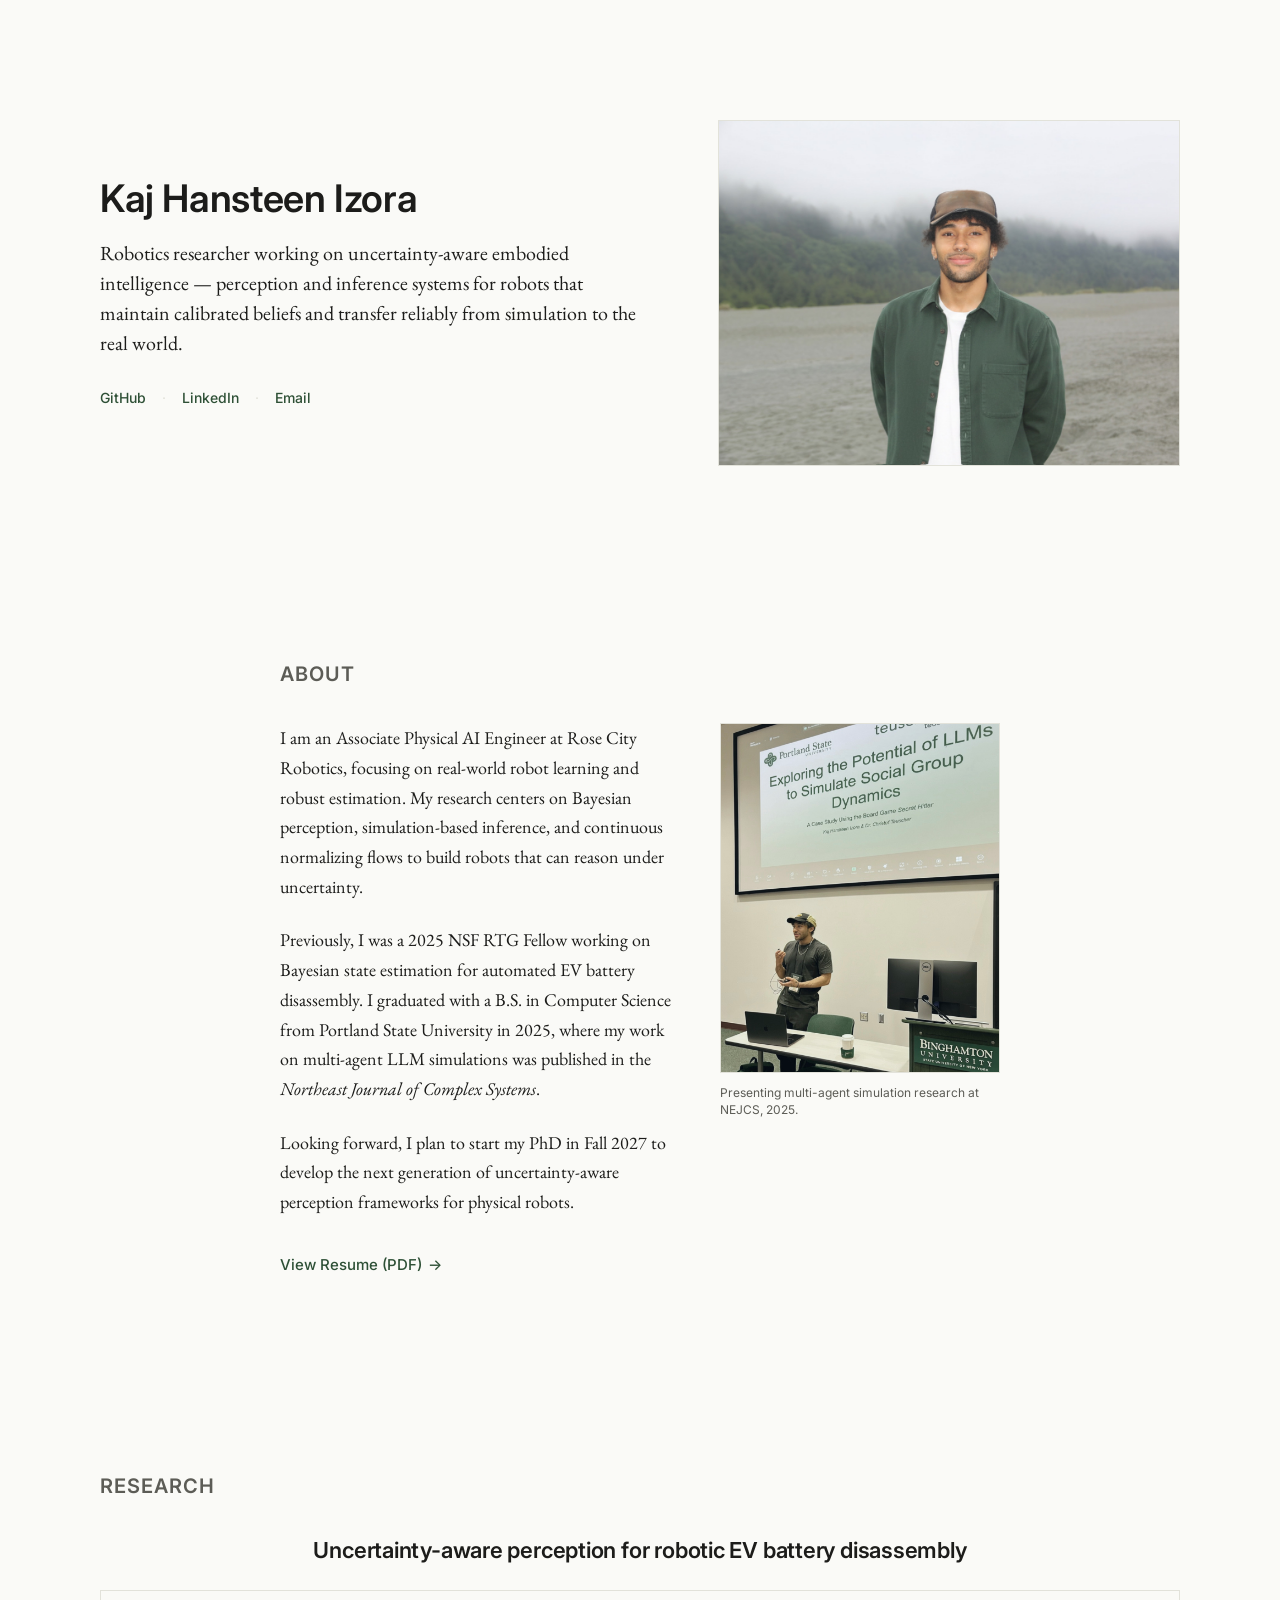
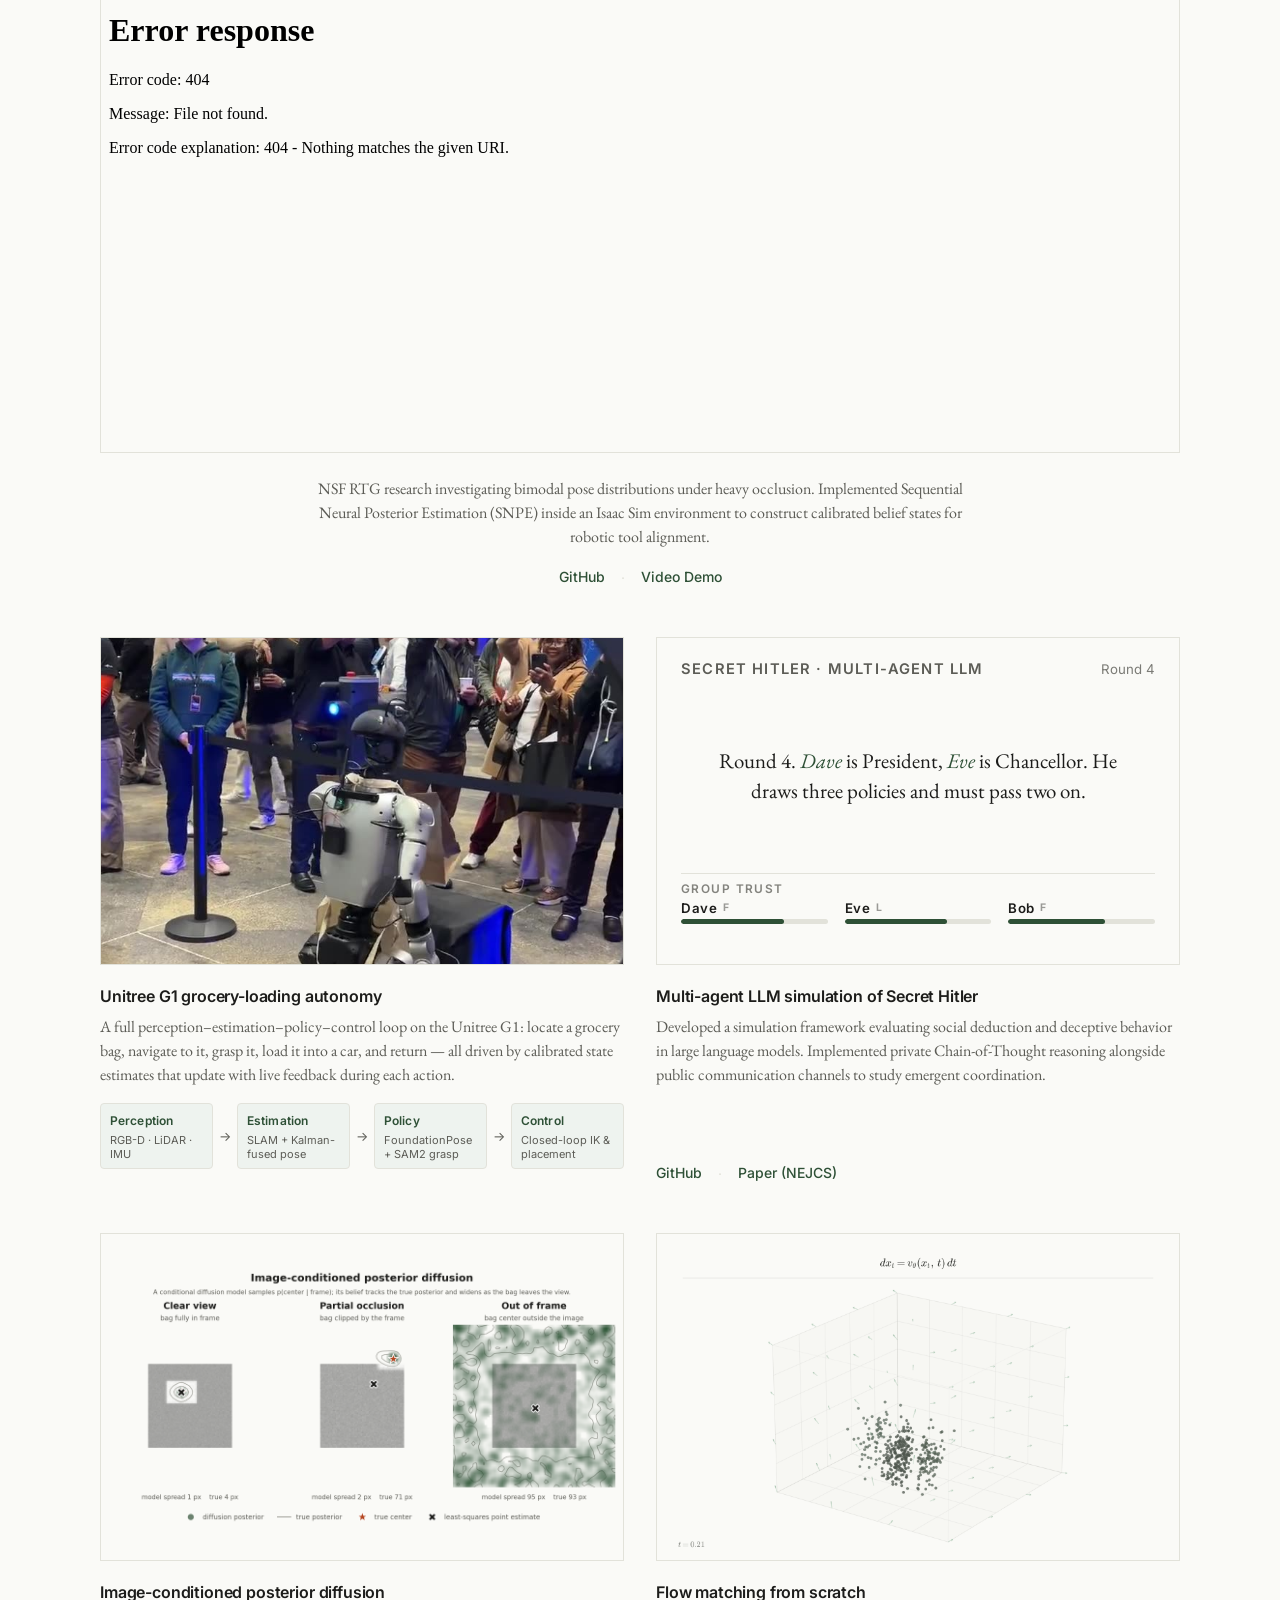
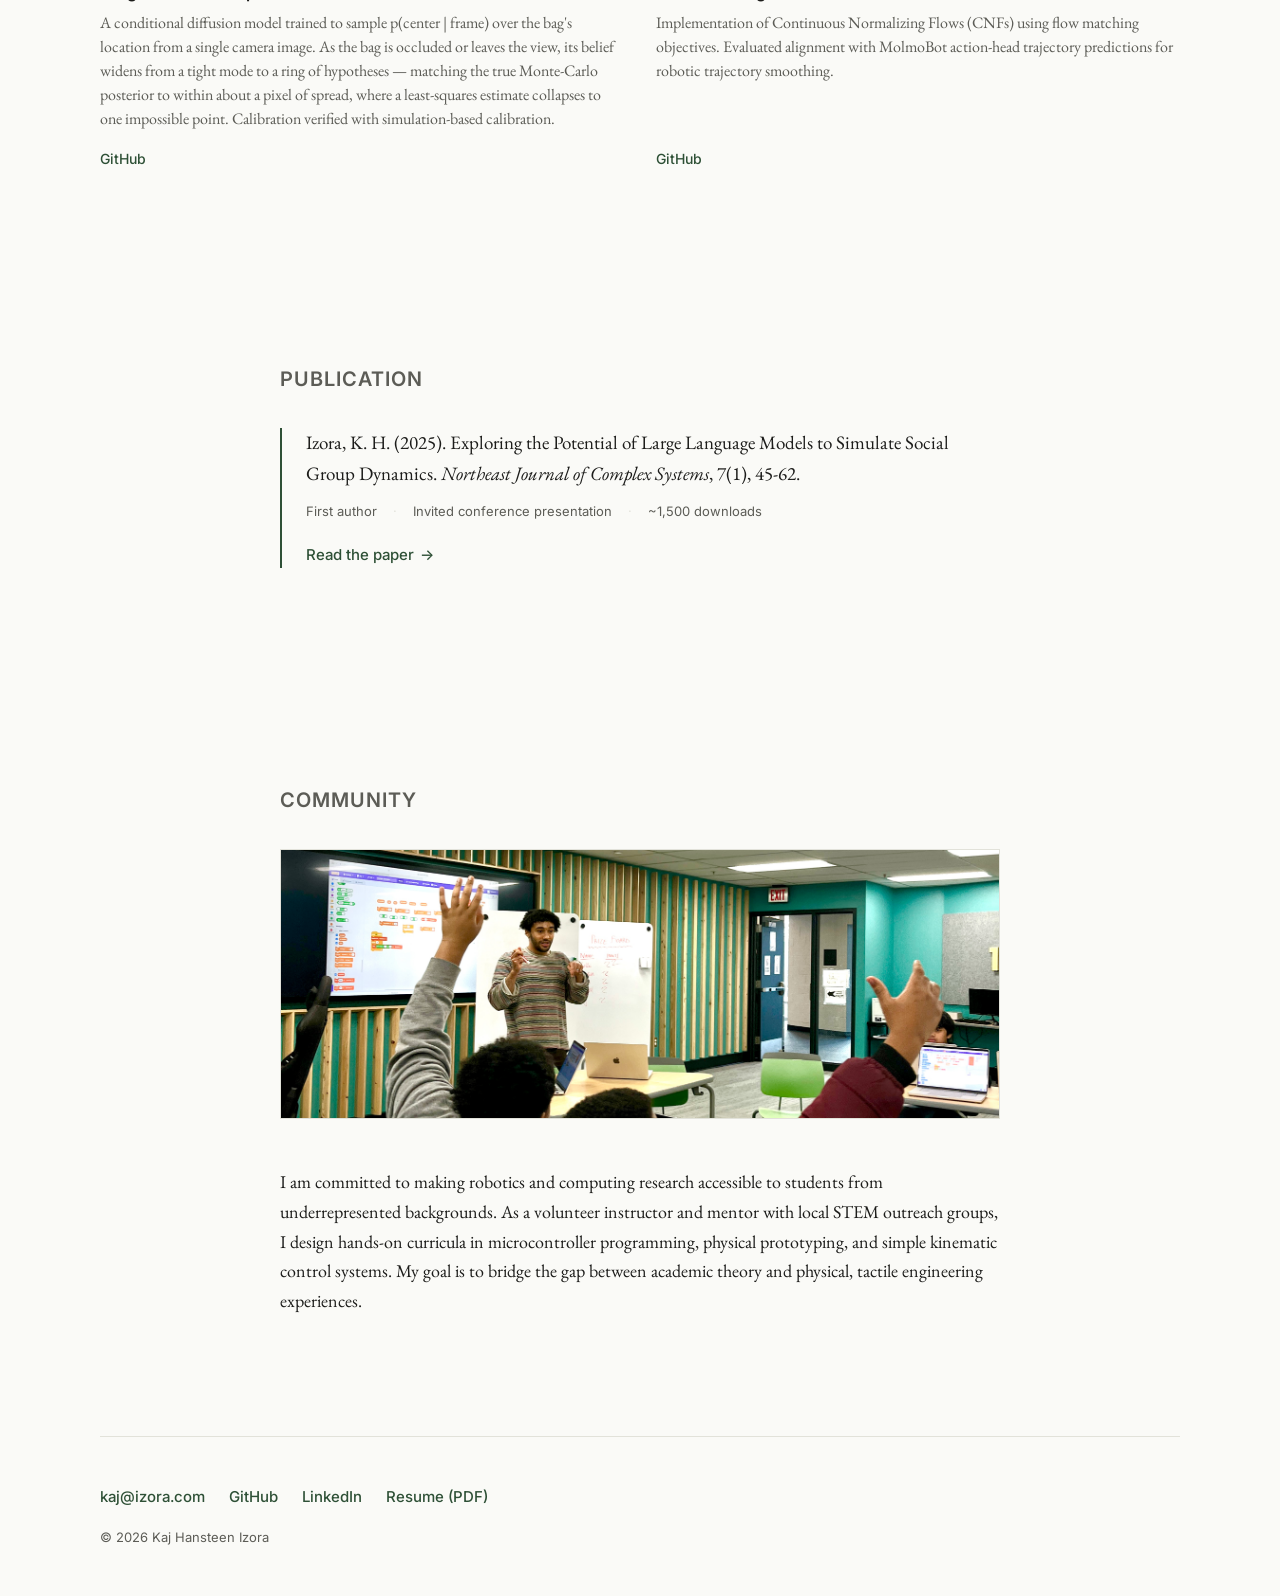
==== index.html @ 3ca445fc "Initial commit: personal research portfolio site. Static single-page site for robotics research port" ====
<!DOCTYPE html>
<html lang="en">
<head>
  <meta charset="UTF-8">
  <meta name="viewport" content="width=device-width, initial-scale=1.0">
  <title>Kaj Hansteen Izora — Robotics & Embodied AI Researcher</title>
  <meta name="description" content="Personal portfolio and research website of Kaj Hansteen Izora, a robotics researcher focusing on uncertainty-aware embodied intelligence, simulation-based inference, and robot perception.">
  
  <!-- Font Imports -->
  <link rel="preconnect" href="https://fonts.googleapis.com">
  <link rel="preconnect" href="https://fonts.gstatic.com" crossorigin>
  <link href="https://fonts.googleapis.com/css2?family=EB+Garamond:ital,wght@0,400..700;1,400..700&family=Inter:wght@400;500;600;700&display=swap" rel="stylesheet">
  
  <!-- Custom Styles -->
  <link rel="stylesheet" href="style.css">
</head>
<body>

  <!-- SECTION 1: HERO -->
  <section id="hero">
    <div class="container-wide">
      <div class="hero-layout">
        <!-- Hero Text -->
        <div class="hero-text">
          <h1>Kaj Hansteen Izora</h1>
          <p class="hero-tagline">
            Robotics researcher working on uncertainty-aware embodied intelligence — perception and inference systems for robots that maintain calibrated beliefs and transfer reliably from simulation to the real world.
          </p>
          <div class="link-row">
            <a href="https://github.com/kajizora" target="_blank" rel="noopener noreferrer" id="hero-github">GitHub</a>
            <span style="color: var(--border-color)">·</span>
            <a href="https://linkedin.com/in/kaj-izora" target="_blank" rel="noopener noreferrer" id="hero-linkedin">LinkedIn</a>
            <span style="color: var(--border-color)">·</span>
            <a href="mailto:kaj@izora.com" id="hero-email">Email</a>
          </div>
        </div>
        <!-- Hero Visual -->
        <div class="hero-visual">
          <img src="assets2/kaj.jpeg" alt="Kaj Hansteen Izora" id="hero-img">
        </div>
      </div>
    </div>
  </section>

  <!-- SECTION 2: ABOUT -->
  <section id="about">
    <div class="container">
      <h2>About</h2>
      <div class="about-layout">
        <div class="about-content">
          <div class="about-text">
            <p>
              I am an Associate Physical AI Engineer at Rose City Robotics, focusing on real-world robot learning and robust estimation. My research centers on Bayesian perception, simulation-based inference, and continuous normalizing flows to build robots that can reason under uncertainty.
            </p>
            <p>
              Previously, I was a 2025 NSF RTG Fellow working on Bayesian state estimation for automated EV battery disassembly. I graduated with a B.S. in Computer Science from Portland State University in 2025, where my work on multi-agent LLM simulations was published in the <i>Northeast Journal of Complex Systems</i>. 
            </p>
            <p>
              Looking forward, I plan to start my PhD in Fall 2027 to develop the next generation of uncertainty-aware perception frameworks for physical robots.
            </p>
            <p style="margin-top: 32px;">
              <a href="resume.pdf" class="arrow-link" target="_blank" id="about-resume">
                <span>View Resume (PDF)</span>
                <span style="font-family: var(--font-sans);">→</span>
              </a>
            </p>
          </div>
          <div class="about-photo-wrapper">
            <div class="about-photo">
              <img src="assets2/presentation.jpg" alt="Kaj presenting multi-agent LLM simulation research at NEJCS, with the Secret Hitler case study title slide projected behind him" id="about-photo-img">
            </div>
            <div class="about-photo-caption">
              Presenting multi-agent simulation research at NEJCS, 2025.
            </div>
          </div>
        </div>
      </div>
    </div>
  </section>

  <!-- SECTION 3: RESEARCH -->
  <section id="research">
    <div class="container-wide">
      <h2>Research</h2>
      <div class="research-grid">

        <!-- Featured: Bolt Pose Estimation -->
        <div class="project-card project-card--featured">
          <h3 class="project-title">Uncertainty-aware perception for robotic EV battery disassembly</h3>
          <div class="project-visual">
            <iframe
              src="assets2/posterior-comparison-interactive-ambiguous-004-nonambiguous-013.html"
              title="Interactive posterior comparison showing ambiguous and non-ambiguous state estimates"
              id="card1-posterior-interactive"
              loading="lazy"
            ></iframe>
          </div>
          <p class="project-desc">
            NSF RTG research investigating bimodal pose distributions under heavy occlusion. Implemented Sequential Neural Posterior Estimation (SNPE) inside an Isaac Sim environment to construct calibrated belief states for robotic tool alignment.
          </p>
          <div class="project-links link-row">
            <a href="https://github.com/kajizora/battery-disassembly-snpe" target="_blank" rel="noopener noreferrer">GitHub</a>
            <span style="color: var(--border-color)">·</span>
            <a href="#" target="_blank" rel="noopener noreferrer">Video Demo</a>
          </div>
        </div>

        <!-- Card 2: Humanoid Autonomy -->
        <div class="project-card">
          <div class="project-visual project-visual--video">
            <video src="assets2/G1-loop.mp4" poster="assets2/G1-poster.jpg"
                   autoplay muted loop playsinline preload="metadata"
                   aria-label="Unitree G1 humanoid holding a grocery bag beside an open car trunk during a live demo">
            </video>
          </div>
          <h3 class="project-title">Unitree G1 grocery-loading autonomy</h3>
          <p class="project-desc">
            A full perception–estimation–policy–control loop on the Unitree G1: locate a grocery bag, navigate to it, grasp it, load it into a car, and return — all driven by calibrated state estimates that update with live feedback during each action.
          </p>
          <div class="pipeline" aria-label="System architecture: perception, estimation, policy, control">
            <div class="pipeline-stage">
              <span class="pipeline-stage-name">Perception</span>
              <span class="pipeline-stage-detail">RGB-D · LiDAR · IMU</span>
            </div>
            <span class="pipeline-arrow" aria-hidden="true">→</span>
            <div class="pipeline-stage">
              <span class="pipeline-stage-name">Estimation</span>
              <span class="pipeline-stage-detail">SLAM + Kalman-fused pose</span>
            </div>
            <span class="pipeline-arrow" aria-hidden="true">→</span>
            <div class="pipeline-stage">
              <span class="pipeline-stage-name">Policy</span>
              <span class="pipeline-stage-detail">FoundationPose + SAM2 grasp</span>
            </div>
            <span class="pipeline-arrow" aria-hidden="true">→</span>
            <div class="pipeline-stage">
              <span class="pipeline-stage-name">Control</span>
              <span class="pipeline-stage-detail">Closed-loop IK &amp; placement</span>
            </div>
          </div>
        </div>

        <!-- Card 3: Secret Hitler Simulation -->
        <div class="project-card">
          <div class="project-visual">
            <iframe src="secret-hitler-exchange/index.html" title="Animated exchange: an LLM agent's public speech diverging from its private reasoning, with group trust eroding in real time" loading="lazy" style="width:100%; height:100%; border:0; display:block;" scrolling="no"></iframe>
          </div>
          <h3 class="project-title">Multi-agent LLM simulation of Secret Hitler</h3>
          <p class="project-desc">
            Developed a simulation framework evaluating social deduction and deceptive behavior in large language models. Implemented private Chain-of-Thought reasoning alongside public communication channels to study emergent coordination.
          </p>
          <div class="project-links link-row">
            <a href="https://github.com/kajizora/secret-hitler-simulation" target="_blank" rel="noopener noreferrer">GitHub</a>
            <span style="color: var(--border-color)">·</span>
            <a href="https://doi.org/10.22195/nejcs.2025.1.1" target="_blank" rel="noopener noreferrer">Paper (NEJCS)</a>
          </div>
        </div>

        <!-- Card 4: Image-conditioned posterior -->
        <div class="project-card">
          <div class="project-visual">
            <img src="assets2/card4-posterior-triptych.png" alt="Three frames spanning a clear view, partial occlusion, and the bag out of frame. A conditional diffusion model's samples (green) over the bag center track the true Monte-Carlo posterior (gray) — tight blob, then elongated, then a ring of hypotheses — while a least-squares point estimate collapses to a single guess that lands where the bag is not." loading="lazy" style="object-fit: contain; background: var(--bg-color);">
          </div>
          <h3 class="project-title">Image-conditioned posterior diffusion</h3>
          <p class="project-desc">
            A conditional diffusion model trained to sample p(center&nbsp;|&nbsp;frame) over the bag's location from a single camera image. As the bag is occluded or leaves the view, its belief widens from a tight mode to a ring of hypotheses — matching the true Monte-Carlo posterior to within about a pixel of spread, where a least-squares estimate collapses to one impossible point. Calibration verified with simulation-based calibration.
          </p>
          <div class="project-links link-row">
            <a href="https://github.com/kajizora/posterior-diffusion" target="_blank" rel="noopener noreferrer">GitHub</a>
          </div>
        </div>

        <!-- Card 5: Flow Matching -->
        <div class="project-card">
          <div class="project-visual">
            <img src="assets2/card5-flow-matching-vf.gif" alt="Animated vector field showing continuous normalizing flow density transport" loading="lazy">
          </div>
          <h3 class="project-title">Flow matching from scratch</h3>
          <p class="project-desc">
            Implementation of Continuous Normalizing Flows (CNFs) using flow matching objectives. Evaluated alignment with MolmoBot action-head trajectory predictions for robotic trajectory smoothing.
          </p>
          <div class="project-links link-row">
            <a href="https://github.com/kajizora/flow-matching-scratch" target="_blank" rel="noopener noreferrer">GitHub</a>
          </div>
        </div>

      </div>
    </div>
  </section>

  <!-- SECTION 4: PUBLICATION -->
  <section id="publications">
    <div class="container">
      <h2>Publication</h2>
      <div class="citation-block">
        <p class="citation-text">
          Izora, K. H. (2025). Exploring the Potential of Large Language Models to Simulate Social Group Dynamics. <i>Northeast Journal of Complex Systems</i>, 7(1), 45-62.
        </p>
        <div class="citation-meta">
          <span>First author</span>
          <span>Invited conference presentation</span>
          <span>~1,500 downloads</span>
        </div>
        <p>
          <a href="https://doi.org/10.22195/nejcs.2025.1.1" class="arrow-link" target="_blank" id="pub-link">
            <span>Read the paper</span>
            <span style="font-family: var(--font-sans);">→</span>
          </a>
        </p>
      </div>
    </div>
  </section>

  <!-- SECTION 5: COMMUNITY -->
  <section id="community">
    <div class="container">
      <h2>Community</h2>
      <div class="community-layout">
        <div class="community-visual">
          <img src="assets2/teaching.jpg" alt="Kaj teaching a hands-on coding workshop with students raising their hands to participate" loading="lazy" id="community-img">
        </div>
        <p>
          I am committed to making robotics and computing research accessible to students from underrepresented backgrounds. As a volunteer instructor and mentor with local STEM outreach groups, I design hands-on curricula in microcontroller programming, physical prototyping, and simple kinematic control systems. My goal is to bridge the gap between academic theory and physical, tactile engineering experiences.
        </p>
      </div>
    </div>
  </section>

  <!-- SECTION 6: FOOTER -->
  <footer class="container-wide">
    <div class="footer-links">
      <a href="mailto:kaj@izora.com" id="footer-email">kaj@izora.com</a>
      <a href="https://github.com/kajizora" target="_blank" rel="noopener noreferrer" id="footer-github">GitHub</a>
      <a href="https://linkedin.com/in/kaj-izora" target="_blank" rel="noopener noreferrer" id="footer-linkedin">LinkedIn</a>
      <a href="resume.pdf" target="_blank" id="footer-resume">Resume (PDF)</a>
    </div>
    <div class="footer-copyright">
      &copy; 2026 Kaj Hansteen Izora
    </div>
  </footer>

</body>
</html>
---- style.css ----
/*
 * Kaj Hansteen Izora — Personal Website Stylesheet
 * Minimal, typography-led, responsive design.
 */

:root {
  /* Color Palette */
  --bg-color: #fafaf7;
  --text-primary: #1c1c1a;
  --text-secondary: #5c5c56;
  --accent-color: #2e5036;
  --accent-light: #eef3ef;
  --border-color: #e2e2da;
  --max-width-prose: 720px;
  --max-width-grid: 1080px;

  /* Typography */
  --font-serif: "EB Garamond", Georgia, serif;
  --font-sans: "Inter", -apple-system, BlinkMacSystemFont, "Segoe UI", Roboto, sans-serif;
}

/* Reset and Base Styles */
* {
  box-sizing: border-box;
  margin: 0;
  padding: 0;
}

body {
  background-color: var(--bg-color);
  color: var(--text-primary);
  font-family: var(--font-serif);
  font-size: 18px;
  line-height: 1.65;
  padding: 0 24px;
  -webkit-font-smoothing: antialiased;
  -moz-osx-font-smoothing: grayscale;
}

/* Layout Containers */
.container {
  max-width: var(--max-width-prose);
  margin: 0 auto;
  width: 100%;
}

.container-wide {
  max-width: var(--max-width-grid);
  margin: 0 auto;
  width: 100%;
}

/* Vertical Rhythm & Sections */
section {
  padding: 96px 0;
}

section:first-of-type {
  padding-top: 120px;
}

section:last-of-type {
  padding-bottom: 120px;
}

/* Typography Elements */
h1, h2, h3, h4 {
  font-family: var(--font-sans);
  color: var(--text-primary);
  font-weight: 500;
  letter-spacing: -0.01em;
}

h1 {
  font-size: 38px;
  line-height: 1.2;
  margin-bottom: 16px;
  font-weight: 600;
}

h2 {
  font-size: 20px;
  font-weight: 600;
  text-transform: uppercase;
  letter-spacing: 0.05em;
  color: var(--text-secondary);
  margin-bottom: 32px;
}

p {
  margin-bottom: 24px;
}

p:last-child {
  margin-bottom: 0;
}

/* Links */
a {
  color: var(--accent-color);
  text-decoration: none;
  border-bottom: 1px solid transparent;
  font-family: var(--font-sans);
  font-size: 15px;
  font-weight: 500;
}

a:hover {
  border-bottom-color: var(--accent-color);
}

.link-row {
  display: flex;
  gap: 16px;
  align-items: center;
  font-family: var(--font-sans);
  font-size: 14px;
}

.link-row a {
  font-size: 14px;
}

.arrow-link {
  display: inline-flex;
  align-items: center;
  gap: 6px;
  font-weight: 500;
}

/* Hero Section */
.hero-layout {
  display: grid;
  grid-template-columns: 1.2fr 1fr;
  gap: 64px;
  align-items: center;
}

.hero-text {
  display: flex;
  flex-direction: column;
  justify-content: center;
}

.hero-tagline {
  font-size: 20px;
  line-height: 1.5;
  color: var(--text-primary);
  margin-bottom: 28px;
}

.hero-visual {
  width: 100%;
  aspect-ratio: 4 / 3;
  border: 1px solid var(--border-color);
  background-color: #fafaf7;
  display: flex;
  align-items: center;
  justify-content: center;
  overflow: hidden;
}

.hero-visual img {
  width: 100%;
  height: 100%;
  object-fit: cover;
  object-position: center 20%;
}

/* About Section */
.about-layout {
  display: flex;
  flex-direction: column;
  gap: 32px;
}

.about-content {
  display: flex;
  flex-direction: row;
  gap: 48px;
  align-items: flex-start;
}

.about-text {
  flex: 1;
}

.about-photo-wrapper {
  flex-shrink: 0;
  width: 280px;
}

.about-photo {
  width: 100%;
  aspect-ratio: 4 / 5;
  border: 1px solid var(--border-color);
  display: block;
  margin-bottom: 12px;
  overflow: hidden;
}

.about-photo img {
  width: 100%;
  height: 100%;
  object-fit: cover;
  object-position: center 18%;
  transform: scale(1.04);
  transform-origin: center top;
}

.about-photo-caption {
  font-family: var(--font-sans);
  font-size: 12px;
  color: var(--text-secondary);
  line-height: 1.4;
}

/* Research Section */
.research-grid {
  display: grid;
  grid-template-columns: 1fr 1fr;
  gap: 48px 32px;
}

.project-card {
  display: flex;
  flex-direction: column;
  background: transparent;
}

.project-card--featured {
  grid-column: 1 / -1;
  text-align: center;
  align-items: center;
}

.project-card--featured .project-title {
  font-size: 22px;
  max-width: 36em;
  margin-bottom: 24px;
}

.project-card--featured .project-visual {
  aspect-ratio: 21 / 9;
  margin-bottom: 24px;
}

.project-card--featured .project-desc {
  max-width: 42em;
}

.project-card--featured .project-links {
  justify-content: center;
}

.project-visual {
  width: 100%;
  aspect-ratio: 16 / 10;
  border: 1px solid var(--border-color);
  background-color: #fafaf7;
  overflow: hidden;
  margin-bottom: 20px;
}

.project-visual img,
.project-visual iframe {
  width: 100%;
  height: 100%;
}

.project-visual img {
  object-fit: cover;
}

.project-visual iframe {
  display: block;
  border: 0;
  background-color: #fafaf7;
}

.project-visual--video {
  background-color: #11110f;
}

.project-visual--video video {
  width: 100%;
  height: 100%;
  object-fit: cover;
  object-position: center 42%;
  display: block;
}

/* System-architecture pipeline strip (Card 2) */
.pipeline {
  display: flex;
  flex-wrap: wrap;
  align-items: stretch;
  gap: 6px;
  font-family: var(--font-sans);
  margin-bottom: 16px;
}

.pipeline-stage {
  display: flex;
  flex-direction: column;
  gap: 2px;
  flex: 1 1 0;
  min-width: 92px;
  padding: 7px 9px;
  background: var(--accent-light);
  border: 1px solid var(--border-color);
  border-radius: 4px;
}

.pipeline-stage-name {
  font-size: 12px;
  font-weight: 600;
  color: var(--accent-color);
  letter-spacing: 0.01em;
}

.pipeline-stage-detail {
  font-size: 11px;
  line-height: 1.3;
  color: var(--text-secondary);
}

.pipeline-arrow {
  align-self: center;
  color: var(--text-secondary);
  font-size: 13px;
  flex: 0 0 auto;
}

.project-title {
  font-size: 16px;
  font-weight: 600;
  margin-bottom: 8px;
  color: var(--text-primary);
  line-height: 1.4;
}

.project-desc {
  font-size: 16px;
  line-height: 1.5;
  color: var(--text-secondary);
  margin-bottom: 16px;
  flex-grow: 1;
}

.project-links {
  margin-top: auto;
}

/* Citation / Publication Block */
.citation-block {
  border-left: 2px solid var(--accent-color);
  padding-left: 24px;
  margin-bottom: 24px;
}

.citation-text {
  font-size: 19px;
  line-height: 1.6;
  margin-bottom: 12px;
  color: var(--text-primary);
}

.citation-meta {
  font-family: var(--font-sans);
  font-size: 13px;
  color: var(--text-secondary);
  display: flex;
  gap: 16px;
  flex-wrap: wrap;
  margin-bottom: 16px;
}

.citation-meta span:not(:last-child)::after {
  content: "·";
  margin-left: 16px;
  color: var(--border-color);
}

/* Community Section */
.community-layout {
  display: flex;
  flex-direction: column;
  gap: 32px;
}

.community-visual {
  width: 100%;
  aspect-ratio: 8 / 3;
  border: 1px solid var(--border-color);
  background-color: #fafaf7;
  display: flex;
  align-items: center;
  justify-content: center;
  overflow: hidden;
  margin-bottom: 16px;
}

.community-visual img {
  width: 100%;
  height: 100%;
  object-fit: cover;
  object-position: center 30%;
}

/* Footer Section */
footer {
  border-top: 1px solid var(--border-color);
  padding: 48px 0;
  display: flex;
  flex-direction: column;
  align-items: flex-start;
  gap: 16px;
}

.footer-links {
  display: flex;
  gap: 24px;
  flex-wrap: wrap;
}

.footer-copyright {
  font-family: var(--font-sans);
  font-size: 13px;
  color: var(--text-secondary);
}

/* Responsive Media Queries */
@media (max-width: 868px) {
  body {
    padding: 0 16px;
  }

  section {
    padding: 64px 0;
  }

  section:first-of-type {
    padding-top: 80px;
  }

  .hero-layout {
    grid-template-columns: 1fr;
    gap: 32px;
  }

  .hero-visual {
    order: 2;
  }

  .about-content {
    flex-direction: column;
    gap: 24px;
  }

  .about-photo-wrapper {
    width: 100%;
    max-width: 380px;
  }

  .research-grid {
    grid-template-columns: 1fr;
    gap: 40px;
  }

  .pipeline-arrow {
    display: none;
  }

  .pipeline-stage {
    flex: 1 1 calc(50% - 4px);
  }

  .community-visual {
    aspect-ratio: 16 / 9;
  }
}
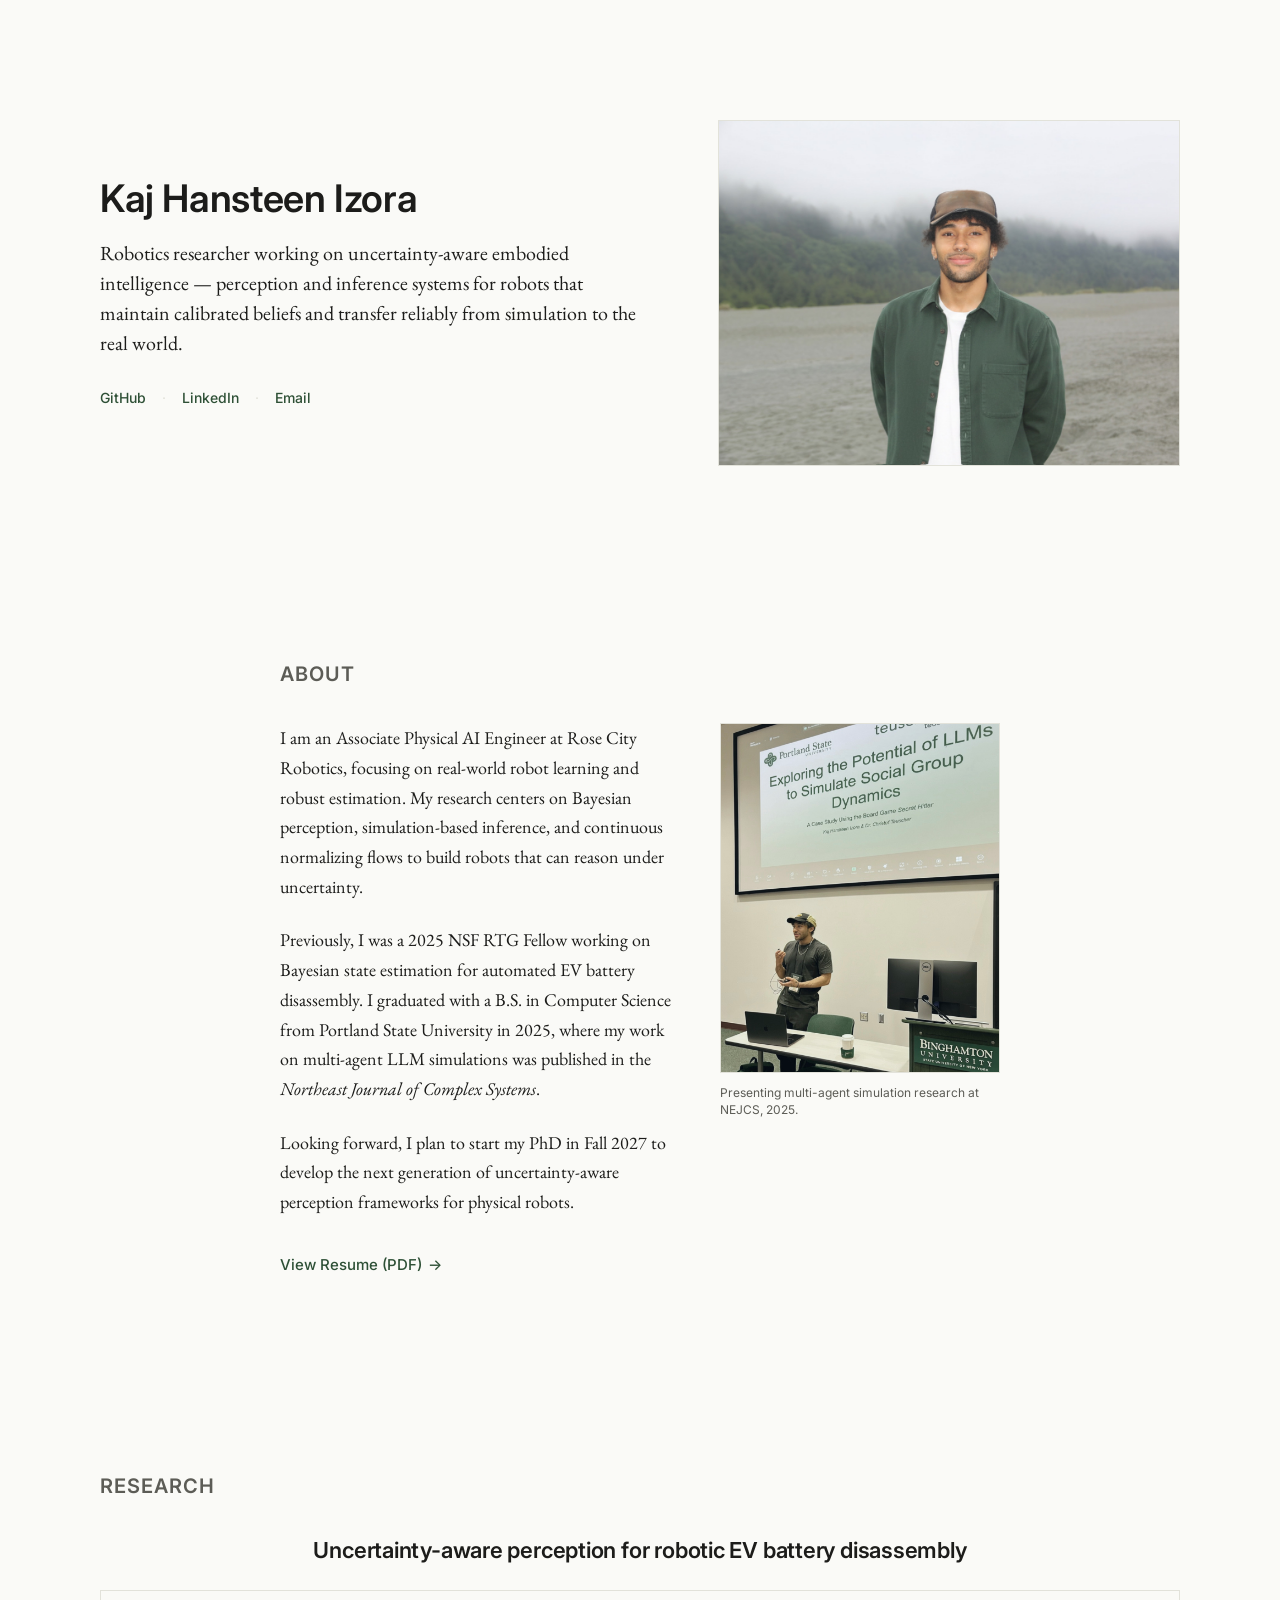
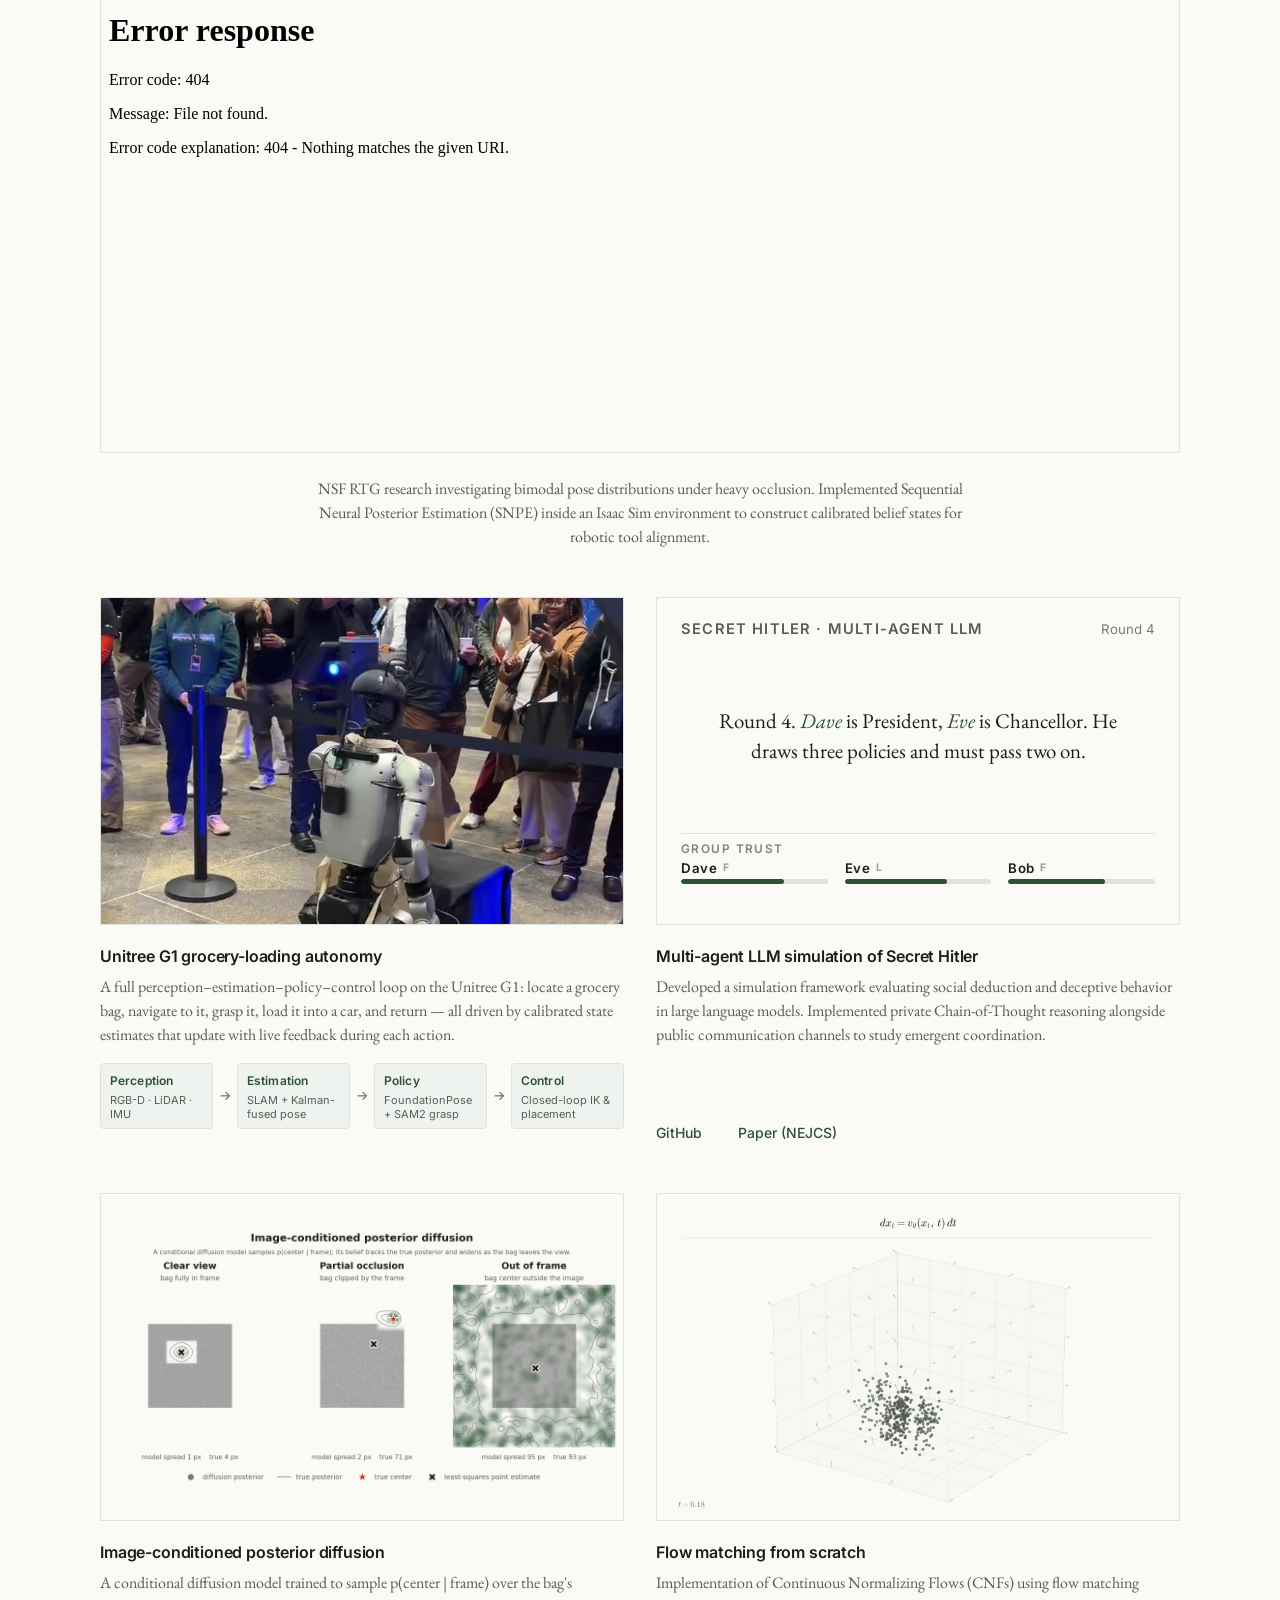
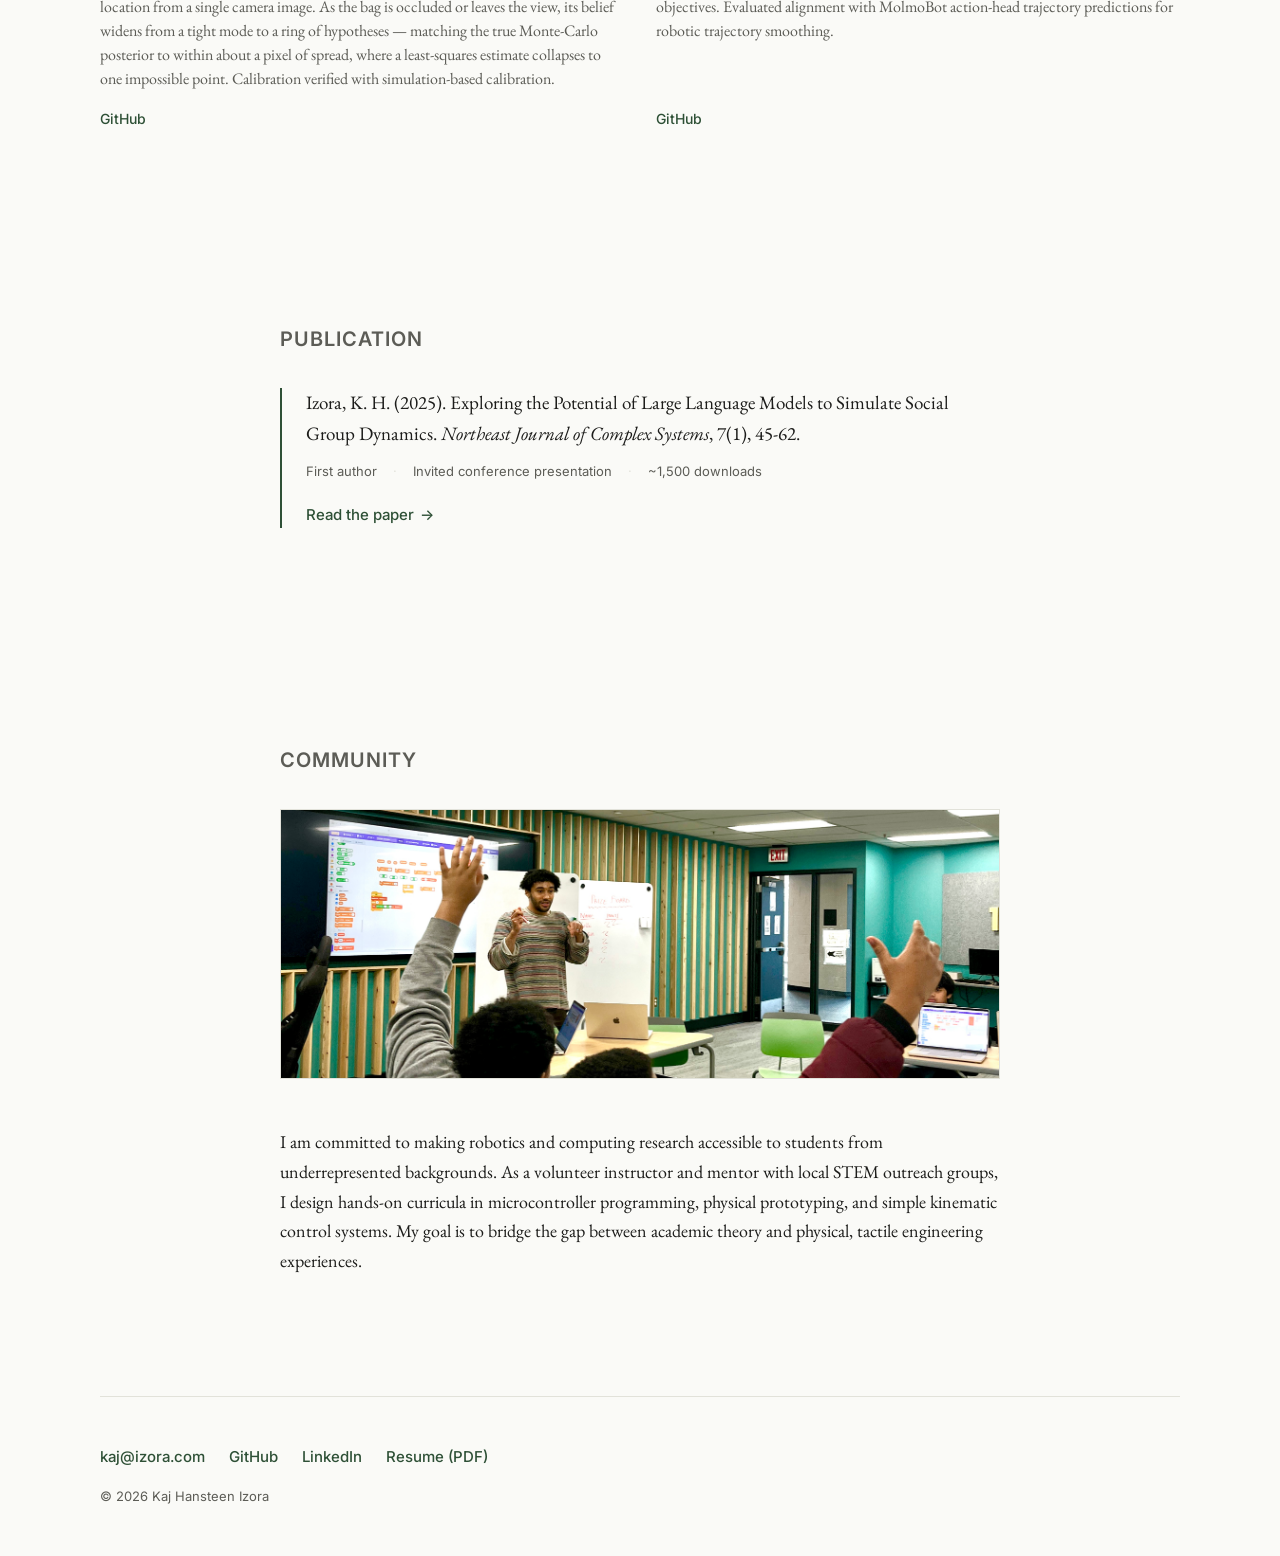
==== commit 408ec377: "Added resume and updated links" ====
--- a/index.html
+++ b/index.html
@@ -27,9 +27,9 @@
             Robotics researcher working on uncertainty-aware embodied intelligence — perception and inference systems for robots that maintain calibrated beliefs and transfer reliably from simulation to the real world.
           </p>
           <div class="link-row">
-            <a href="https://github.com/kajizora" target="_blank" rel="noopener noreferrer" id="hero-github">GitHub</a>
+            <a href="https://github.com/KajIzora" target="_blank" rel="noopener noreferrer" id="hero-github">GitHub</a>
             <span style="color: var(--border-color)">·</span>
-            <a href="https://linkedin.com/in/kaj-izora" target="_blank" rel="noopener noreferrer" id="hero-linkedin">LinkedIn</a>
+            <a href="https://www.linkedin.com/in/kaj-hansteen-izora/" target="_blank" rel="noopener noreferrer" id="hero-linkedin">LinkedIn</a>
             <span style="color: var(--border-color)">·</span>
             <a href="mailto:kaj@izora.com" id="hero-email">Email</a>
           </div>
@@ -59,7 +59,7 @@
               Looking forward, I plan to start my PhD in Fall 2027 to develop the next generation of uncertainty-aware perception frameworks for physical robots.
             </p>
             <p style="margin-top: 32px;">
-              <a href="resume.pdf" class="arrow-link" target="_blank" id="about-resume">
+              <a href="resume.html" class="arrow-link" id="about-resume">
                 <span>View Resume (PDF)</span>
                 <span style="font-family: var(--font-sans);">→</span>
               </a>
@@ -98,11 +98,6 @@
           <p class="project-desc">
             NSF RTG research investigating bimodal pose distributions under heavy occlusion. Implemented Sequential Neural Posterior Estimation (SNPE) inside an Isaac Sim environment to construct calibrated belief states for robotic tool alignment.
           </p>
-          <div class="project-links link-row">
-            <a href="https://github.com/kajizora/battery-disassembly-snpe" target="_blank" rel="noopener noreferrer">GitHub</a>
-            <span style="color: var(--border-color)">·</span>
-            <a href="#" target="_blank" rel="noopener noreferrer">Video Demo</a>
-          </div>
         </div>
 
         <!-- Card 2: Humanoid Autonomy -->
@@ -150,9 +145,9 @@
             Developed a simulation framework evaluating social deduction and deceptive behavior in large language models. Implemented private Chain-of-Thought reasoning alongside public communication channels to study emergent coordination.
           </p>
           <div class="project-links link-row">
-            <a href="https://github.com/kajizora/secret-hitler-simulation" target="_blank" rel="noopener noreferrer">GitHub</a>
+            <a href="https://github.com/KajIzora/SecretHitler-LLM-Simulation-Code" target="_blank" rel="noopener noreferrer">GitHub</a>
             <span style="color: var(--border-color)">·</span>
-            <a href="https://doi.org/10.22195/nejcs.2025.1.1" target="_blank" rel="noopener noreferrer">Paper (NEJCS)</a>
+            <a href="https://orb.binghamton.edu/nejcs/vol7/iss2/5/" target="_blank" rel="noopener noreferrer">Paper (NEJCS)</a>
           </div>
         </div>
 
@@ -166,7 +161,7 @@
             A conditional diffusion model trained to sample p(center&nbsp;|&nbsp;frame) over the bag's location from a single camera image. As the bag is occluded or leaves the view, its belief widens from a tight mode to a ring of hypotheses — matching the true Monte-Carlo posterior to within about a pixel of spread, where a least-squares estimate collapses to one impossible point. Calibration verified with simulation-based calibration.
           </p>
           <div class="project-links link-row">
-            <a href="https://github.com/kajizora/posterior-diffusion" target="_blank" rel="noopener noreferrer">GitHub</a>
+            <a href="https://github.com/KajIzora/posterior-diffusion" target="_blank" rel="noopener noreferrer">GitHub</a>
           </div>
         </div>
 
@@ -180,7 +175,7 @@
             Implementation of Continuous Normalizing Flows (CNFs) using flow matching objectives. Evaluated alignment with MolmoBot action-head trajectory predictions for robotic trajectory smoothing.
           </p>
           <div class="project-links link-row">
-            <a href="https://github.com/kajizora/flow-matching-scratch" target="_blank" rel="noopener noreferrer">GitHub</a>
+            <a href="https://github.com/KajIzora/flow-matching-scratch" target="_blank" rel="noopener noreferrer">GitHub</a>
           </div>
         </div>
 
@@ -202,7 +197,7 @@
           <span>~1,500 downloads</span>
         </div>
         <p>
-          <a href="https://doi.org/10.22195/nejcs.2025.1.1" class="arrow-link" target="_blank" id="pub-link">
+          <a href="https://orb.binghamton.edu/nejcs/vol7/iss2/5/" class="arrow-link" target="_blank" rel="noopener noreferrer" id="pub-link">
             <span>Read the paper</span>
             <span style="font-family: var(--font-sans);">→</span>
           </a>
@@ -230,9 +225,9 @@
   <footer class="container-wide">
     <div class="footer-links">
       <a href="mailto:kaj@izora.com" id="footer-email">kaj@izora.com</a>
-      <a href="https://github.com/kajizora" target="_blank" rel="noopener noreferrer" id="footer-github">GitHub</a>
-      <a href="https://linkedin.com/in/kaj-izora" target="_blank" rel="noopener noreferrer" id="footer-linkedin">LinkedIn</a>
-      <a href="resume.pdf" target="_blank" id="footer-resume">Resume (PDF)</a>
+      <a href="https://github.com/KajIzora" target="_blank" rel="noopener noreferrer" id="footer-github">GitHub</a>
+      <a href="https://www.linkedin.com/in/kaj-hansteen-izora/" target="_blank" rel="noopener noreferrer" id="footer-linkedin">LinkedIn</a>
+      <a href="resume.html" id="footer-resume">Resume (PDF)</a>
     </div>
     <div class="footer-copyright">
       &copy; 2026 Kaj Hansteen Izora
--- a/style.css
+++ b/style.css
@@ -480,3 +480,53 @@
     aspect-ratio: 16 / 9;
   }
 }
+
+/* Resume Page */
+.resume-page {
+  padding: 120px 0 96px;
+}
+
+.resume-header {
+  margin-bottom: 32px;
+}
+
+.resume-back {
+  display: inline-flex;
+  margin-bottom: 24px;
+  font-family: var(--font-sans);
+  font-size: 14px;
+}
+
+.resume-header h1 {
+  margin-bottom: 12px;
+}
+
+.resume-actions {
+  font-family: var(--font-sans);
+  font-size: 15px;
+}
+
+.resume-viewer {
+  border: 1px solid var(--border-color);
+  background: #fff;
+  border-radius: 4px;
+  overflow: hidden;
+  height: min(80vh, 960px);
+}
+
+.resume-viewer iframe {
+  width: 100%;
+  height: 100%;
+  border: 0;
+  display: block;
+}
+
+@media (max-width: 768px) {
+  .resume-page {
+    padding-top: 80px;
+  }
+
+  .resume-viewer {
+    height: 70vh;
+  }
+}
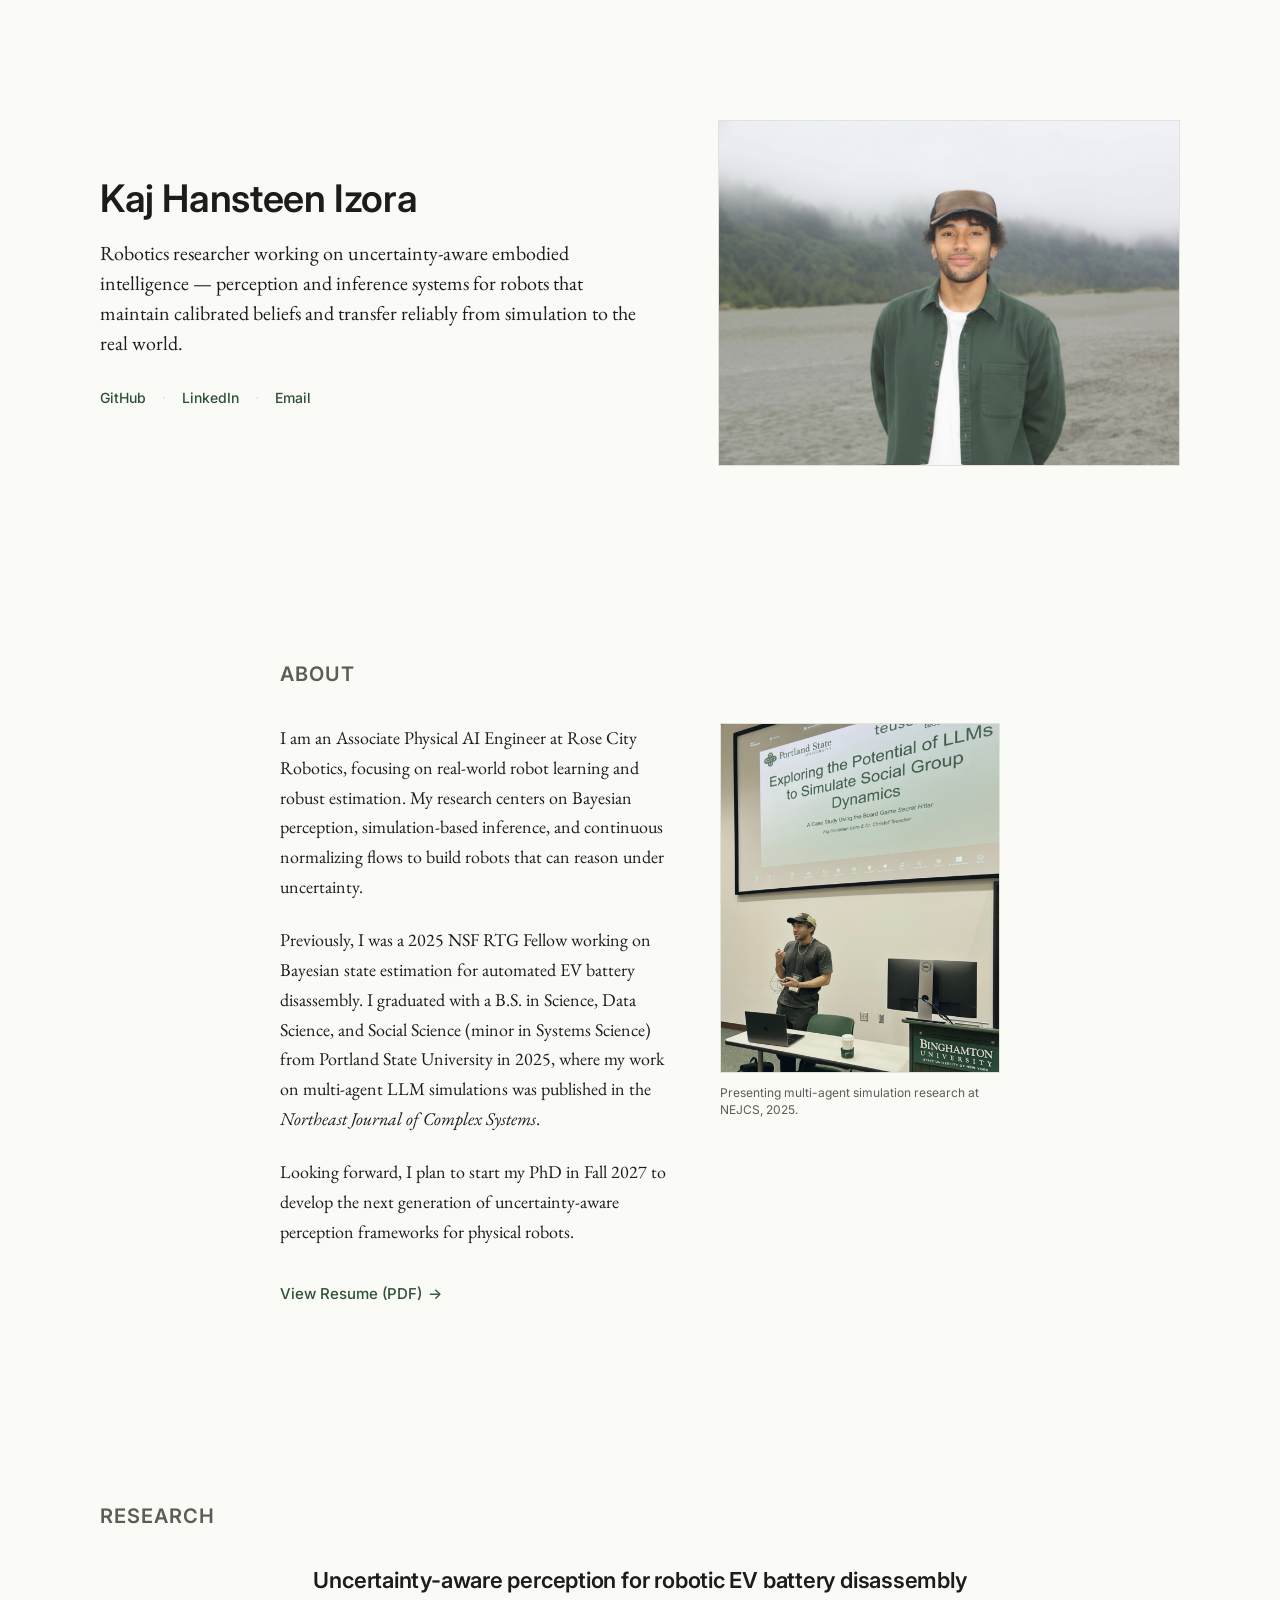
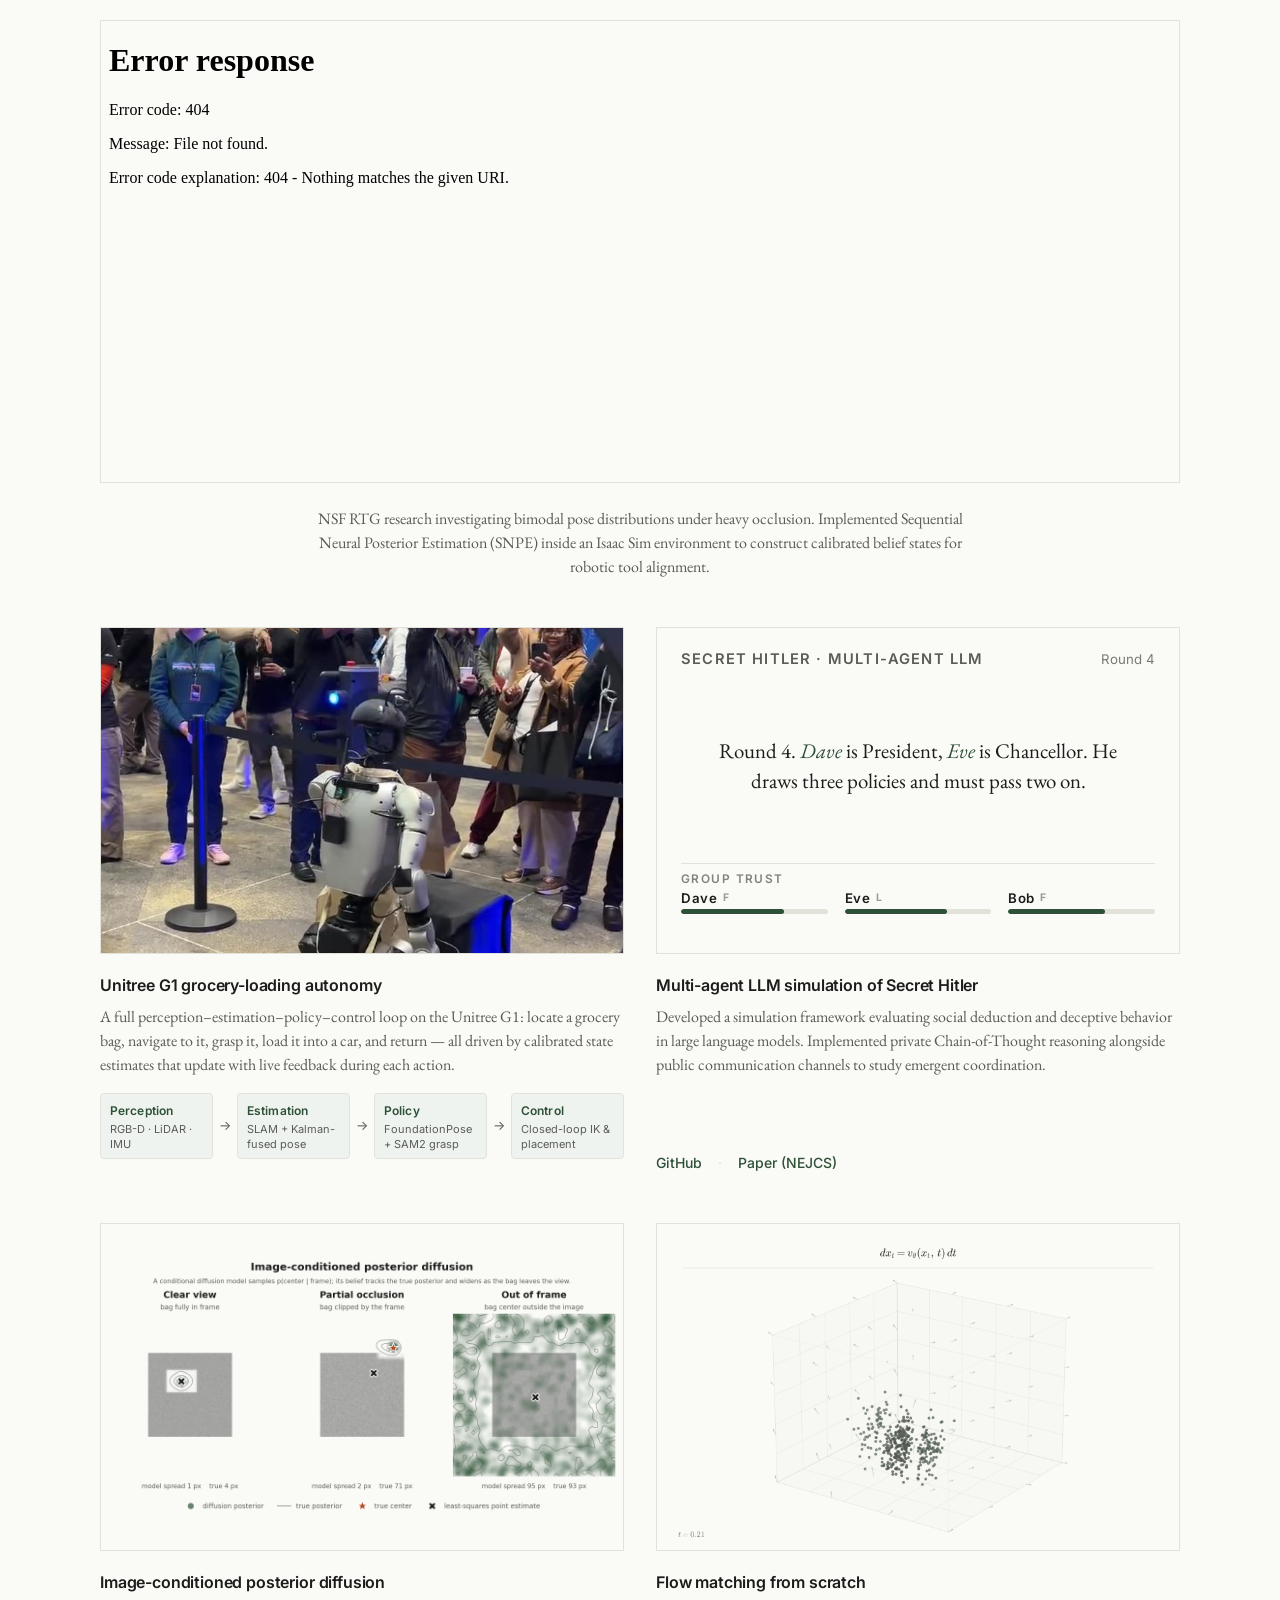
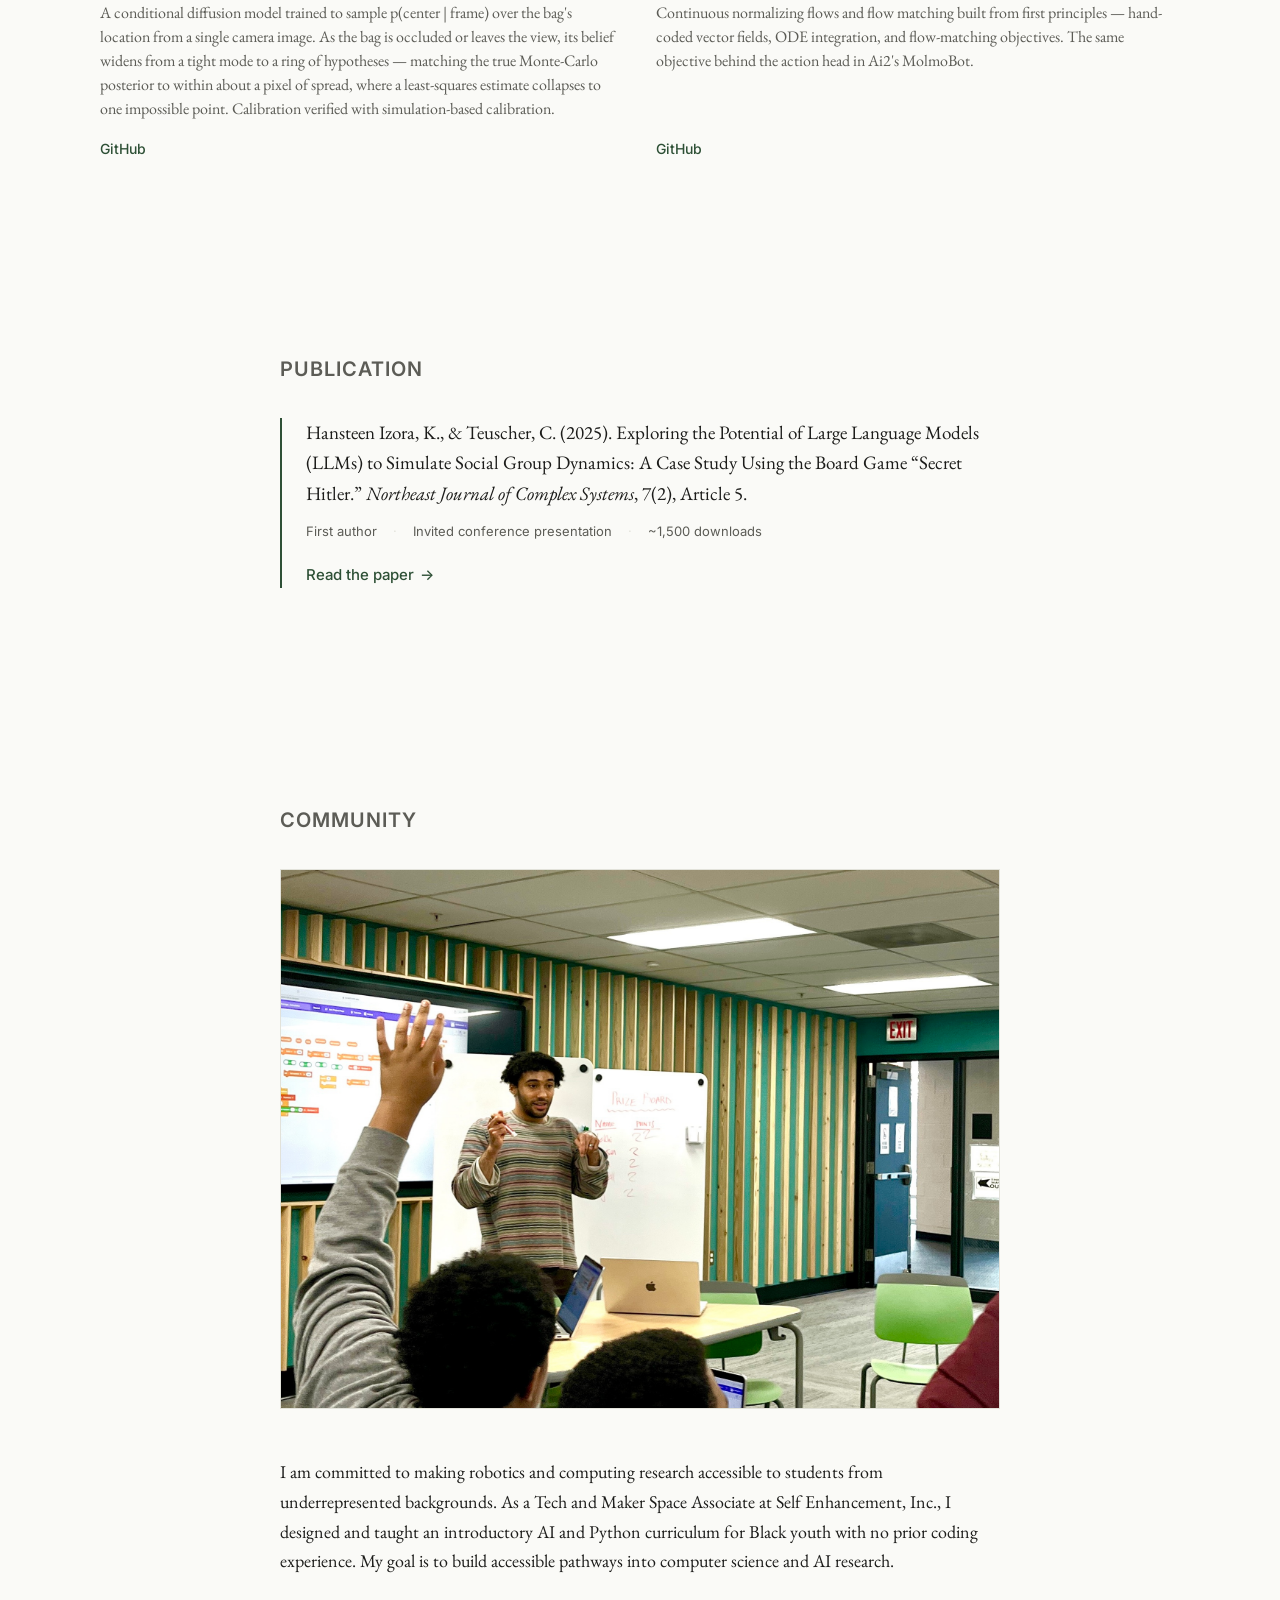
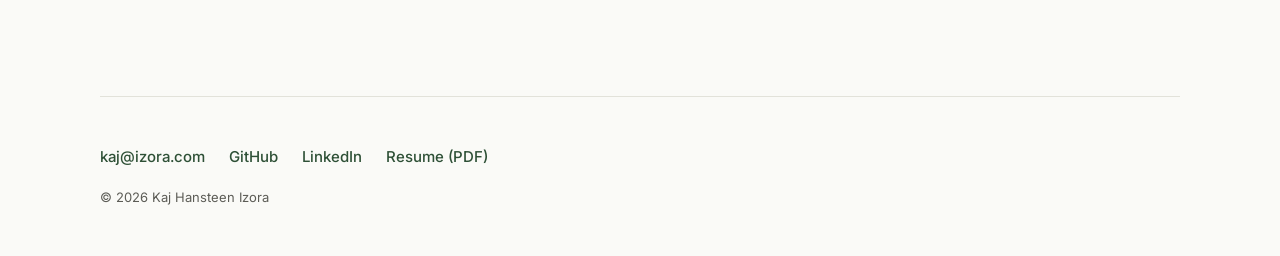
==== commit 86b80dd1: "updated photos" ====
--- a/index.html
+++ b/index.html
@@ -53,7 +53,7 @@
               I am an Associate Physical AI Engineer at Rose City Robotics, focusing on real-world robot learning and robust estimation. My research centers on Bayesian perception, simulation-based inference, and continuous normalizing flows to build robots that can reason under uncertainty.
             </p>
             <p>
-              Previously, I was a 2025 NSF RTG Fellow working on Bayesian state estimation for automated EV battery disassembly. I graduated with a B.S. in Computer Science from Portland State University in 2025, where my work on multi-agent LLM simulations was published in the <i>Northeast Journal of Complex Systems</i>. 
+              Previously, I was a 2025 NSF RTG Fellow working on Bayesian state estimation for automated EV battery disassembly. I graduated with a B.S. in Science, Data Science, and Social Science (minor in Systems Science) from Portland State University in 2025, where my work on multi-agent LLM simulations was published in the <i>Northeast Journal of Complex Systems</i>. 
             </p>
             <p>
               Looking forward, I plan to start my PhD in Fall 2027 to develop the next generation of uncertainty-aware perception frameworks for physical robots.
@@ -172,7 +172,7 @@
           </div>
           <h3 class="project-title">Flow matching from scratch</h3>
           <p class="project-desc">
-            Implementation of Continuous Normalizing Flows (CNFs) using flow matching objectives. Evaluated alignment with MolmoBot action-head trajectory predictions for robotic trajectory smoothing.
+            Continuous normalizing flows and flow matching built from first principles — hand-coded vector fields, ODE integration, and flow-matching objectives. The same objective behind the action head in Ai2's MolmoBot.
           </p>
           <div class="project-links link-row">
             <a href="https://github.com/KajIzora/flow-matching-scratch" target="_blank" rel="noopener noreferrer">GitHub</a>
@@ -189,7 +189,7 @@
       <h2>Publication</h2>
       <div class="citation-block">
         <p class="citation-text">
-          Izora, K. H. (2025). Exploring the Potential of Large Language Models to Simulate Social Group Dynamics. <i>Northeast Journal of Complex Systems</i>, 7(1), 45-62.
+          Hansteen Izora, K., &amp; Teuscher, C. (2025). Exploring the Potential of Large Language Models (LLMs) to Simulate Social Group Dynamics: A Case Study Using the Board Game &ldquo;Secret Hitler.&rdquo; <i>Northeast Journal of Complex Systems</i>, 7(2), Article 5.
         </p>
         <div class="citation-meta">
           <span>First author</span>
@@ -215,7 +215,7 @@
           <img src="assets2/teaching.jpg" alt="Kaj teaching a hands-on coding workshop with students raising their hands to participate" loading="lazy" id="community-img">
         </div>
         <p>
-          I am committed to making robotics and computing research accessible to students from underrepresented backgrounds. As a volunteer instructor and mentor with local STEM outreach groups, I design hands-on curricula in microcontroller programming, physical prototyping, and simple kinematic control systems. My goal is to bridge the gap between academic theory and physical, tactile engineering experiences.
+          I am committed to making robotics and computing research accessible to students from underrepresented backgrounds. As a Tech and Maker Space Associate at Self Enhancement, Inc., I designed and taught an introductory AI and Python curriculum for Black youth with no prior coding experience. My goal is to build accessible pathways into computer science and AI research.
         </p>
       </div>
     </div>
--- a/style.css
+++ b/style.css
@@ -391,7 +391,7 @@
 
 .community-visual {
   width: 100%;
-  aspect-ratio: 8 / 3;
+  aspect-ratio: 8 / 6;
   border: 1px solid var(--border-color);
   background-color: #fafaf7;
   display: flex;
@@ -405,7 +405,7 @@
   width: 100%;
   height: 100%;
   object-fit: cover;
-  object-position: center 30%;
+  object-position: 42% 30%;
 }
 
 /* Footer Section */
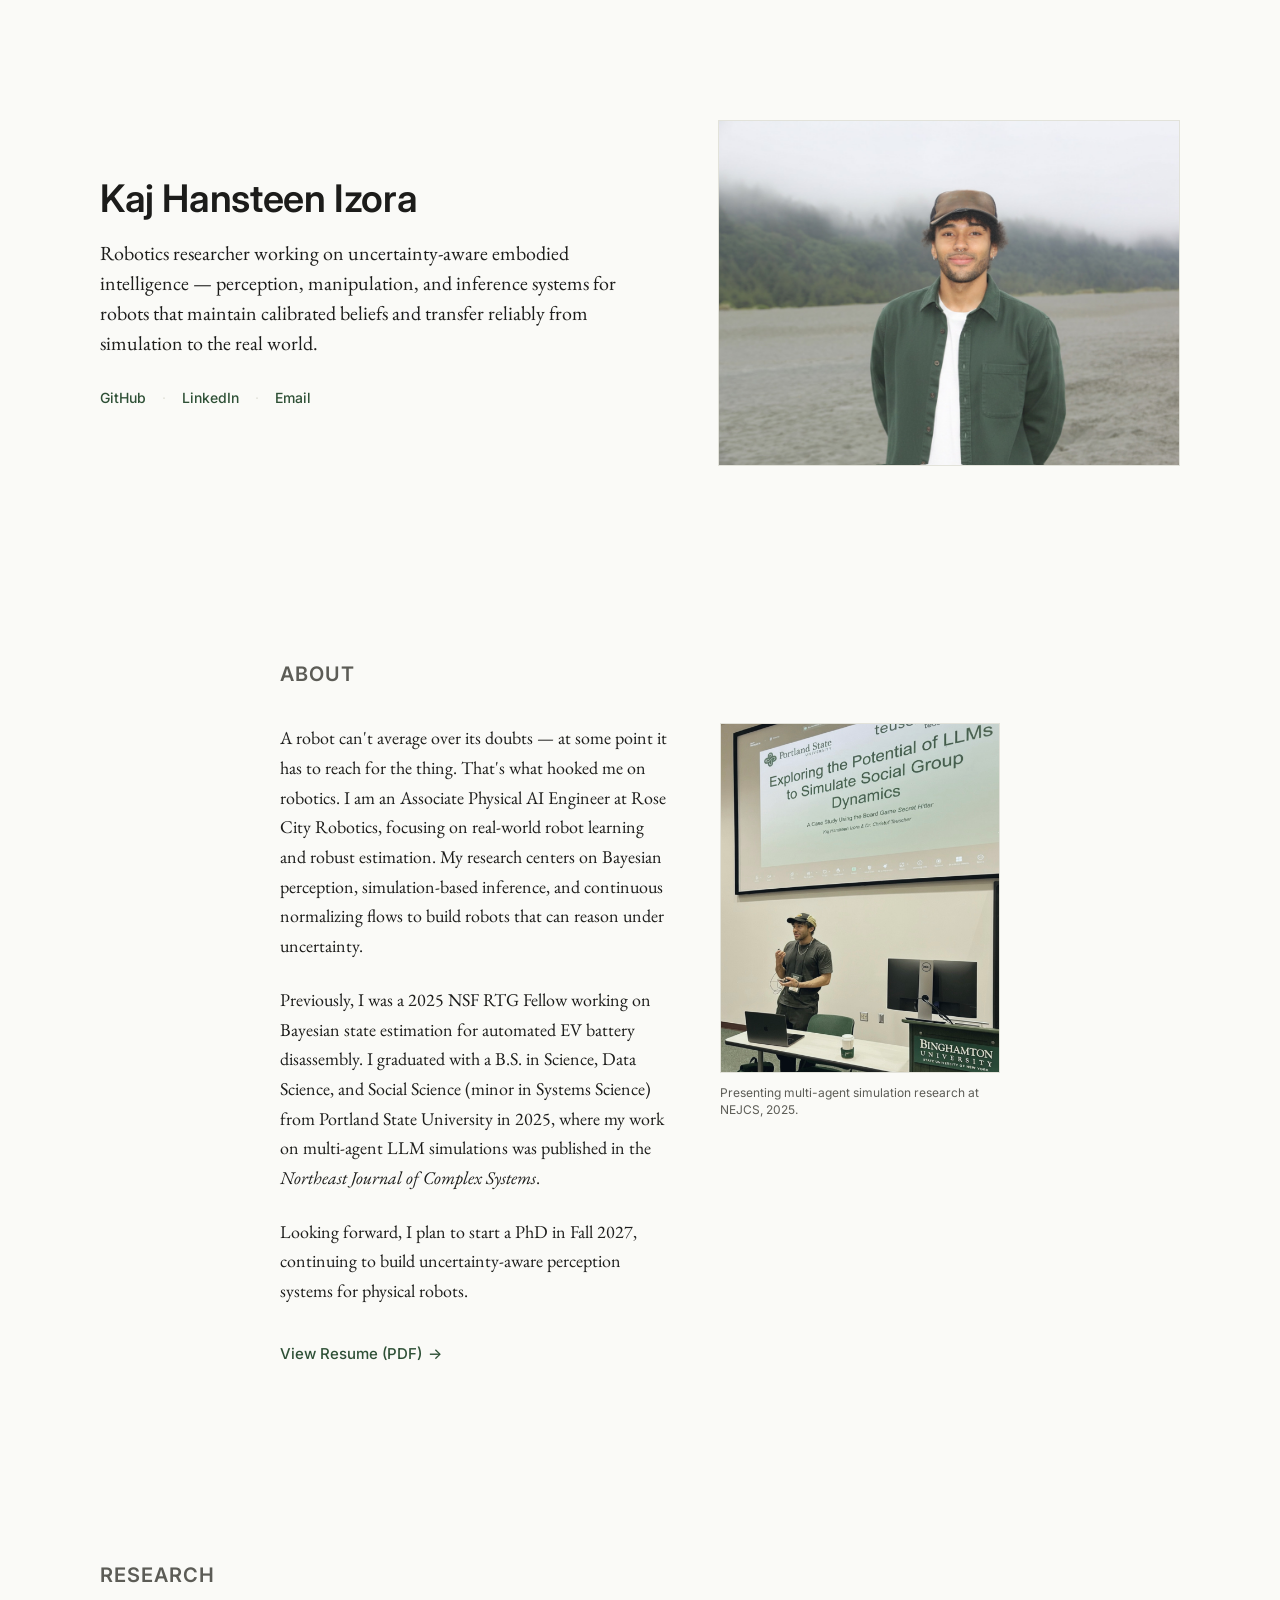
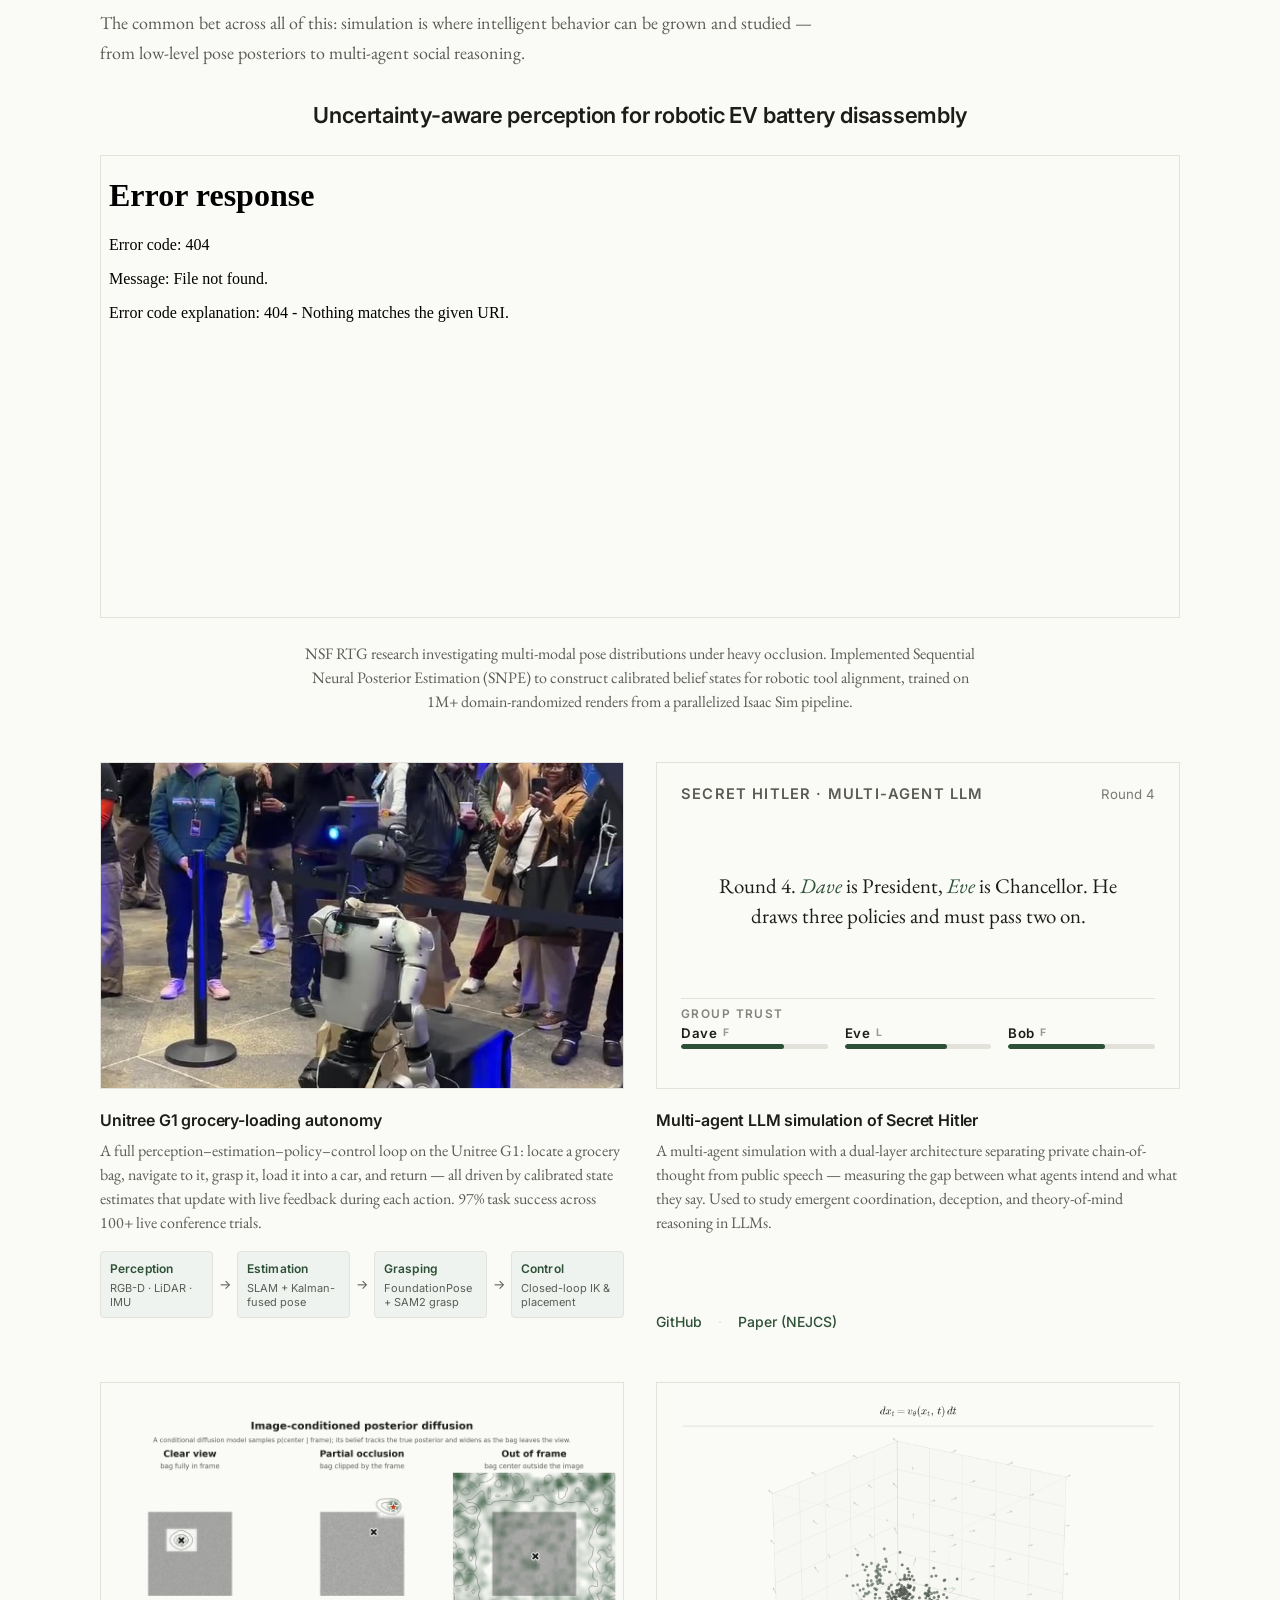
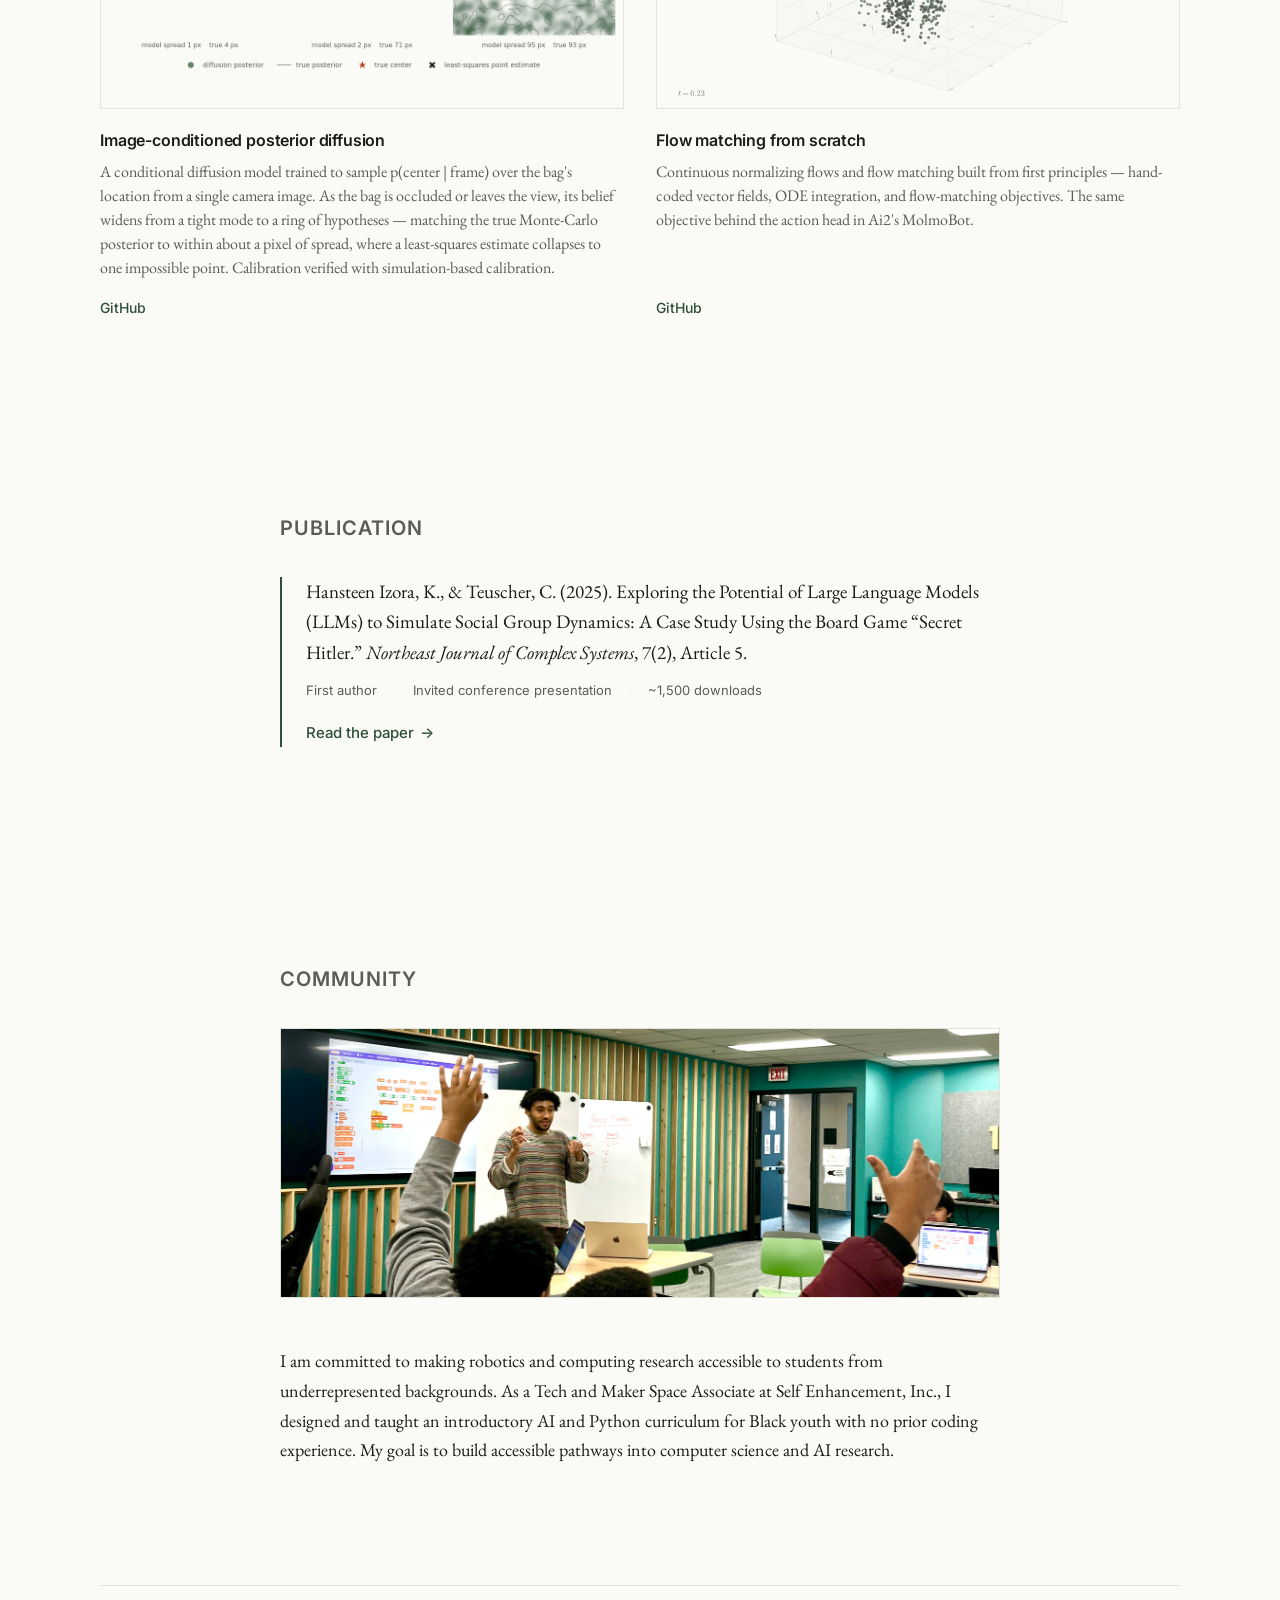
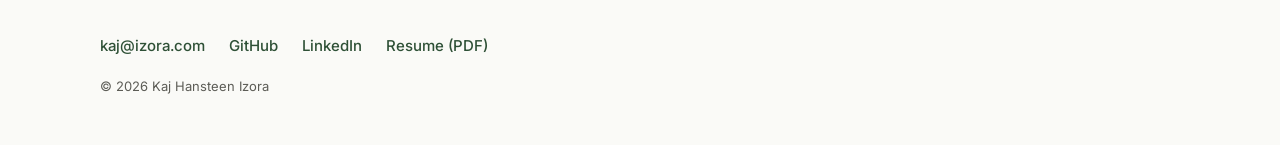
==== commit 8ddc10a0: "updated copy" ====
--- a/index.html
+++ b/index.html
@@ -24,7 +24,7 @@
         <div class="hero-text">
           <h1>Kaj Hansteen Izora</h1>
           <p class="hero-tagline">
-            Robotics researcher working on uncertainty-aware embodied intelligence — perception and inference systems for robots that maintain calibrated beliefs and transfer reliably from simulation to the real world.
+            Robotics researcher working on uncertainty-aware embodied intelligence — perception, manipulation, and inference systems for robots that maintain calibrated beliefs and transfer reliably from simulation to the real world.
           </p>
           <div class="link-row">
             <a href="https://github.com/KajIzora" target="_blank" rel="noopener noreferrer" id="hero-github">GitHub</a>
@@ -50,13 +50,13 @@
         <div class="about-content">
           <div class="about-text">
             <p>
-              I am an Associate Physical AI Engineer at Rose City Robotics, focusing on real-world robot learning and robust estimation. My research centers on Bayesian perception, simulation-based inference, and continuous normalizing flows to build robots that can reason under uncertainty.
+              A robot can't average over its doubts — at some point it has to reach for the thing. That's what hooked me on robotics. I am an Associate Physical AI Engineer at Rose City Robotics, focusing on real-world robot learning and robust estimation. My research centers on Bayesian perception, simulation-based inference, and continuous normalizing flows to build robots that can reason under uncertainty.
             </p>
             <p>
               Previously, I was a 2025 NSF RTG Fellow working on Bayesian state estimation for automated EV battery disassembly. I graduated with a B.S. in Science, Data Science, and Social Science (minor in Systems Science) from Portland State University in 2025, where my work on multi-agent LLM simulations was published in the <i>Northeast Journal of Complex Systems</i>. 
             </p>
             <p>
-              Looking forward, I plan to start my PhD in Fall 2027 to develop the next generation of uncertainty-aware perception frameworks for physical robots.
+              Looking forward, I plan to start a PhD in Fall 2027, continuing to build uncertainty-aware perception systems for physical robots.
             </p>
             <p style="margin-top: 32px;">
               <a href="resume.html" class="arrow-link" id="about-resume">
@@ -82,6 +82,9 @@
   <section id="research">
     <div class="container-wide">
       <h2>Research</h2>
+      <p style="max-width: var(--max-width-prose); margin: -16px 0 32px; color: var(--text-secondary);">
+        The common bet across all of this: simulation is where intelligent behavior can be grown and studied — from low-level pose posteriors to multi-agent social reasoning.
+      </p>
       <div class="research-grid">
 
         <!-- Featured: Bolt Pose Estimation -->
@@ -96,7 +99,7 @@
             ></iframe>
           </div>
           <p class="project-desc">
-            NSF RTG research investigating bimodal pose distributions under heavy occlusion. Implemented Sequential Neural Posterior Estimation (SNPE) inside an Isaac Sim environment to construct calibrated belief states for robotic tool alignment.
+            NSF RTG research investigating multi-modal pose distributions under heavy occlusion. Implemented Sequential Neural Posterior Estimation (SNPE) to construct calibrated belief states for robotic tool alignment, trained on 1M+ domain-randomized renders from a parallelized Isaac Sim pipeline.
           </p>
         </div>
 
@@ -110,7 +113,7 @@
           </div>
           <h3 class="project-title">Unitree G1 grocery-loading autonomy</h3>
           <p class="project-desc">
-            A full perception–estimation–policy–control loop on the Unitree G1: locate a grocery bag, navigate to it, grasp it, load it into a car, and return — all driven by calibrated state estimates that update with live feedback during each action.
+            A full perception–estimation–policy–control loop on the Unitree G1: locate a grocery bag, navigate to it, grasp it, load it into a car, and return — all driven by calibrated state estimates that update with live feedback during each action. 97% task success across 100+ live conference trials.
           </p>
           <div class="pipeline" aria-label="System architecture: perception, estimation, policy, control">
             <div class="pipeline-stage">
@@ -124,7 +127,7 @@
             </div>
             <span class="pipeline-arrow" aria-hidden="true">→</span>
             <div class="pipeline-stage">
-              <span class="pipeline-stage-name">Policy</span>
+              <span class="pipeline-stage-name">Grasping</span>
               <span class="pipeline-stage-detail">FoundationPose + SAM2 grasp</span>
             </div>
             <span class="pipeline-arrow" aria-hidden="true">→</span>
@@ -142,7 +145,7 @@
           </div>
           <h3 class="project-title">Multi-agent LLM simulation of Secret Hitler</h3>
           <p class="project-desc">
-            Developed a simulation framework evaluating social deduction and deceptive behavior in large language models. Implemented private Chain-of-Thought reasoning alongside public communication channels to study emergent coordination.
+            A multi-agent simulation with a dual-layer architecture separating private chain-of-thought from public speech — measuring the gap between what agents intend and what they say. Used to study emergent coordination, deception, and theory-of-mind reasoning in LLMs.
           </p>
           <div class="project-links link-row">
             <a href="https://github.com/KajIzora/SecretHitler-LLM-Simulation-Code" target="_blank" rel="noopener noreferrer">GitHub</a>
--- a/style.css
+++ b/style.css
@@ -391,7 +391,7 @@
 
 .community-visual {
   width: 100%;
-  aspect-ratio: 8 / 6;
+  aspect-ratio: 8 / 3;
   border: 1px solid var(--border-color);
   background-color: #fafaf7;
   display: flex;
@@ -405,7 +405,7 @@
   width: 100%;
   height: 100%;
   object-fit: cover;
-  object-position: 42% 30%;
+  object-position: center 30%;
 }
 
 /* Footer Section */
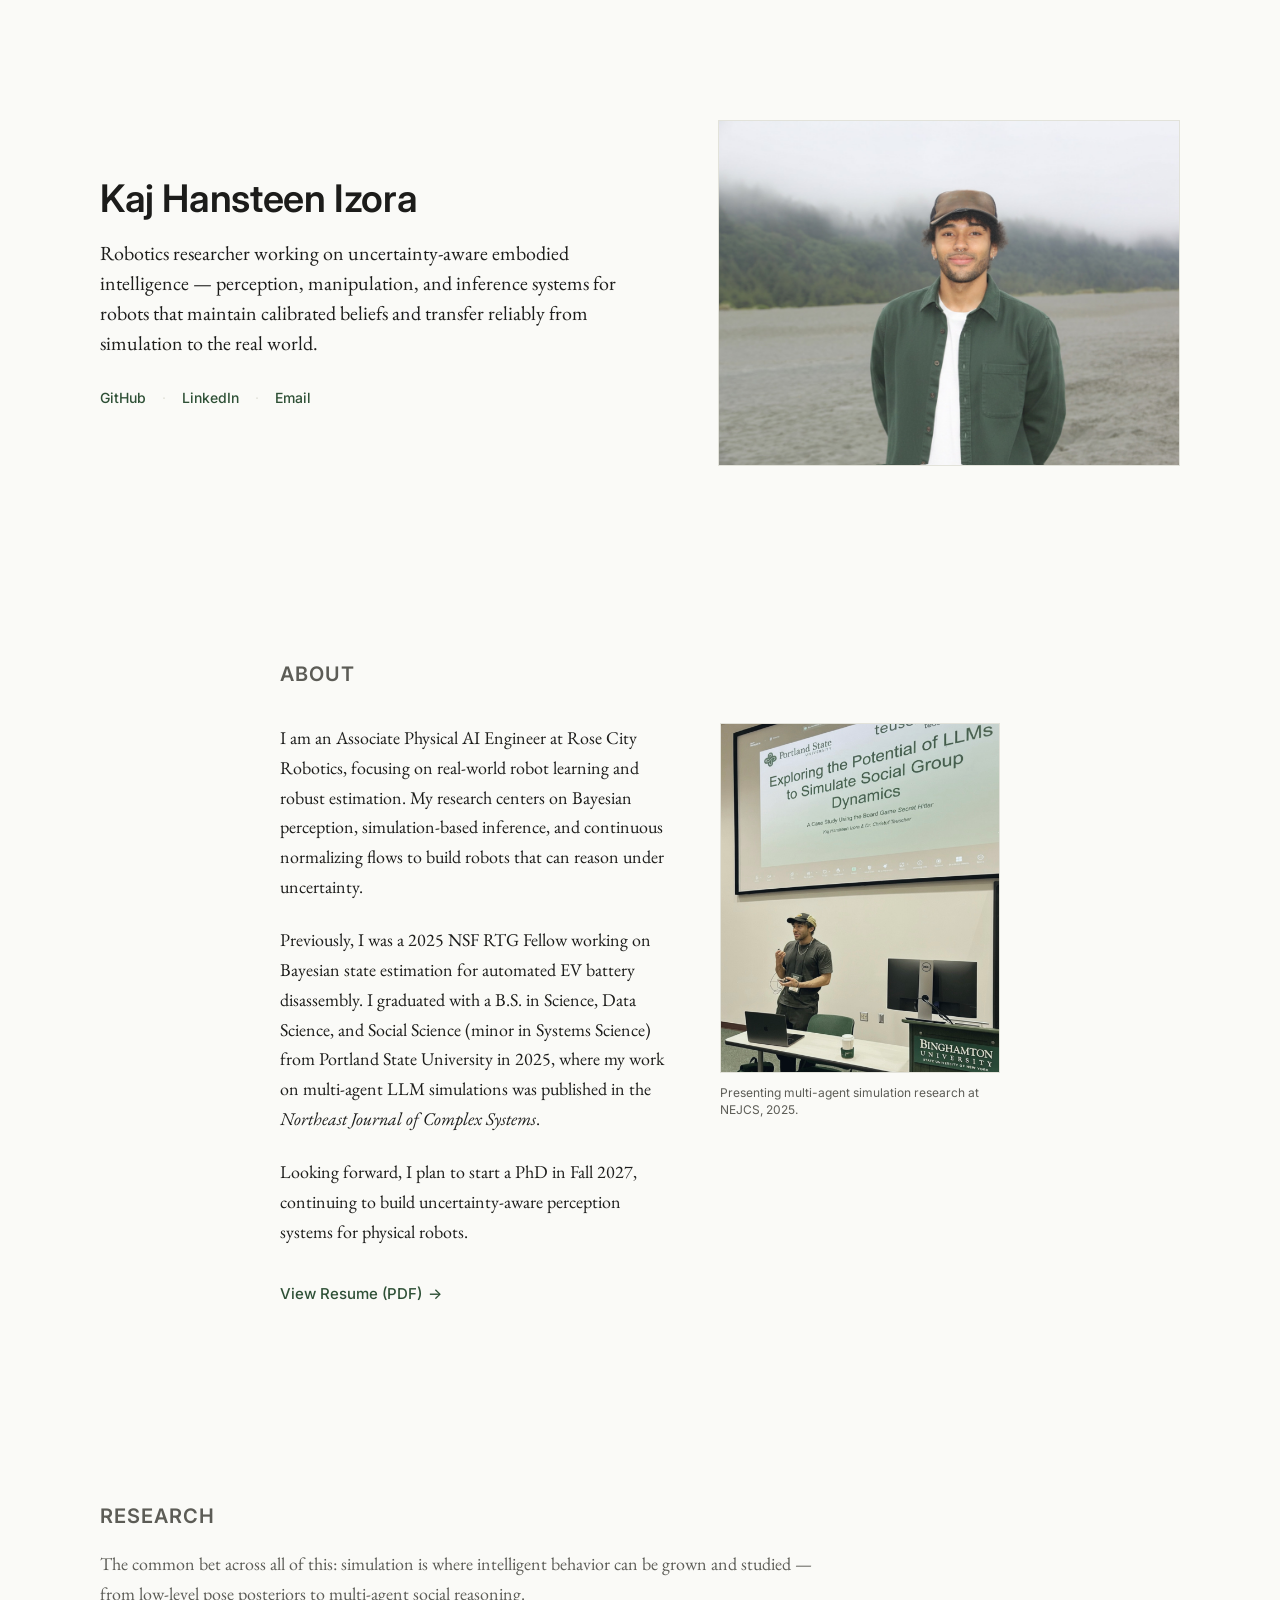
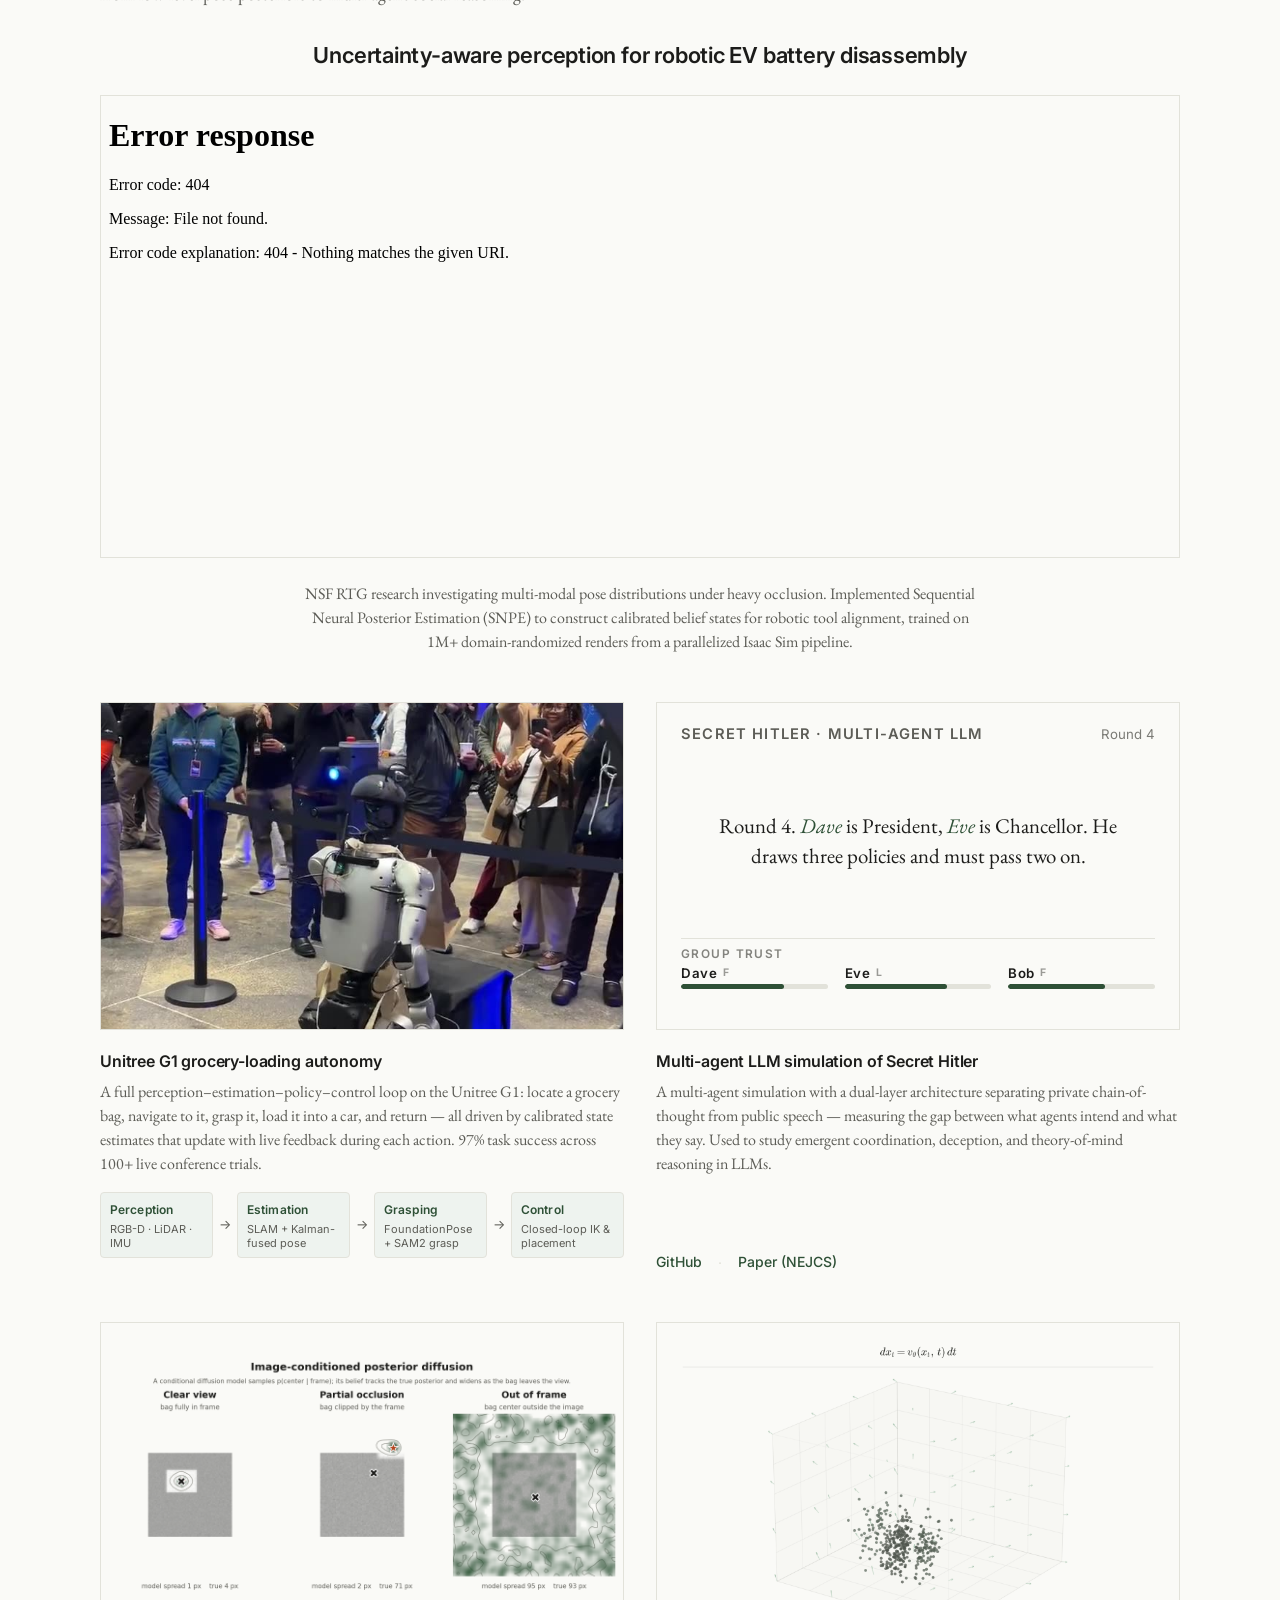
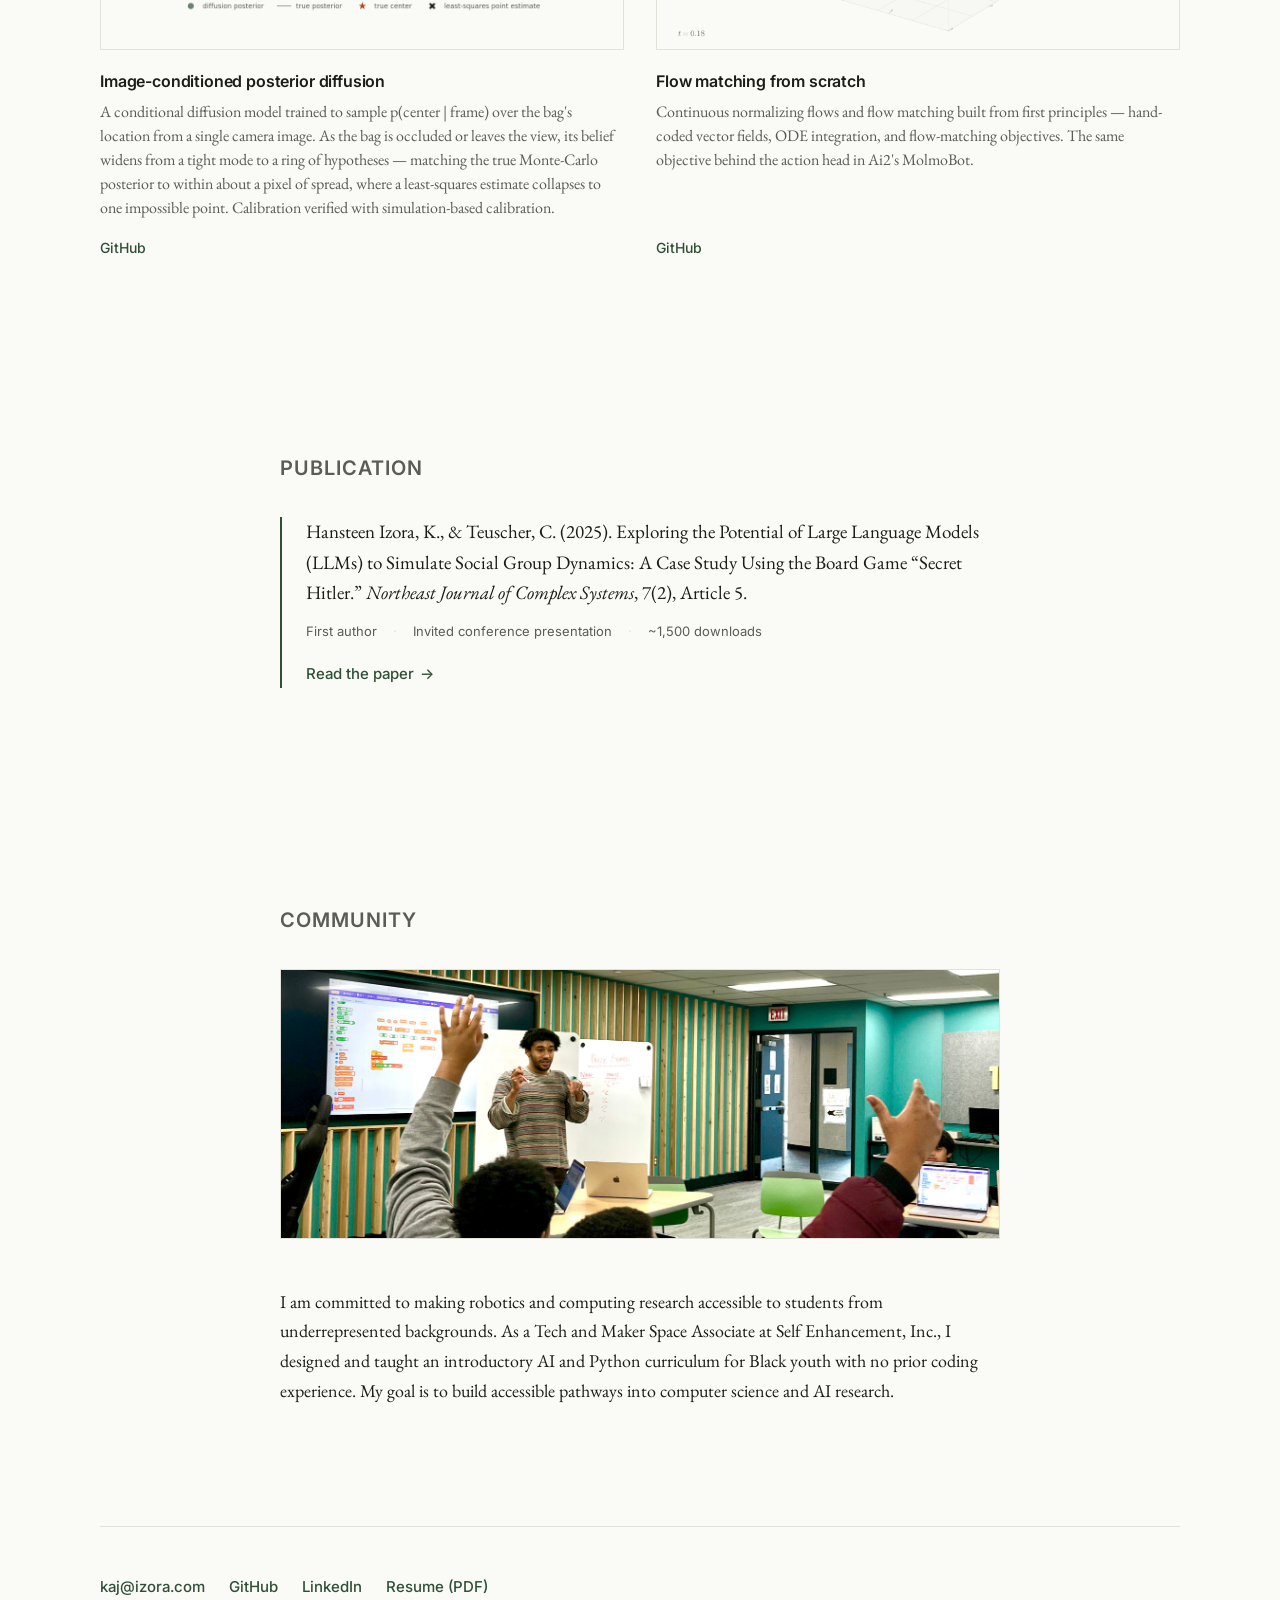
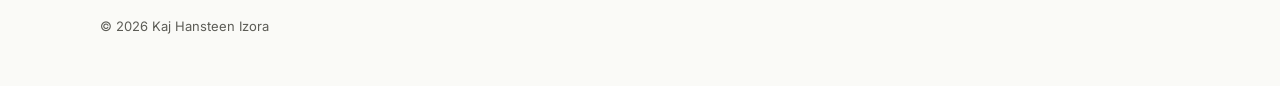
==== commit 0855a296: "updated copy" ====
--- a/index.html
+++ b/index.html
@@ -50,7 +50,7 @@
         <div class="about-content">
           <div class="about-text">
             <p>
-              A robot can't average over its doubts — at some point it has to reach for the thing. That's what hooked me on robotics. I am an Associate Physical AI Engineer at Rose City Robotics, focusing on real-world robot learning and robust estimation. My research centers on Bayesian perception, simulation-based inference, and continuous normalizing flows to build robots that can reason under uncertainty.
+              I am an Associate Physical AI Engineer at Rose City Robotics, focusing on real-world robot learning and robust estimation. My research centers on Bayesian perception, simulation-based inference, and continuous normalizing flows to build robots that can reason under uncertainty.
             </p>
             <p>
               Previously, I was a 2025 NSF RTG Fellow working on Bayesian state estimation for automated EV battery disassembly. I graduated with a B.S. in Science, Data Science, and Social Science (minor in Systems Science) from Portland State University in 2025, where my work on multi-agent LLM simulations was published in the <i>Northeast Journal of Complex Systems</i>. 
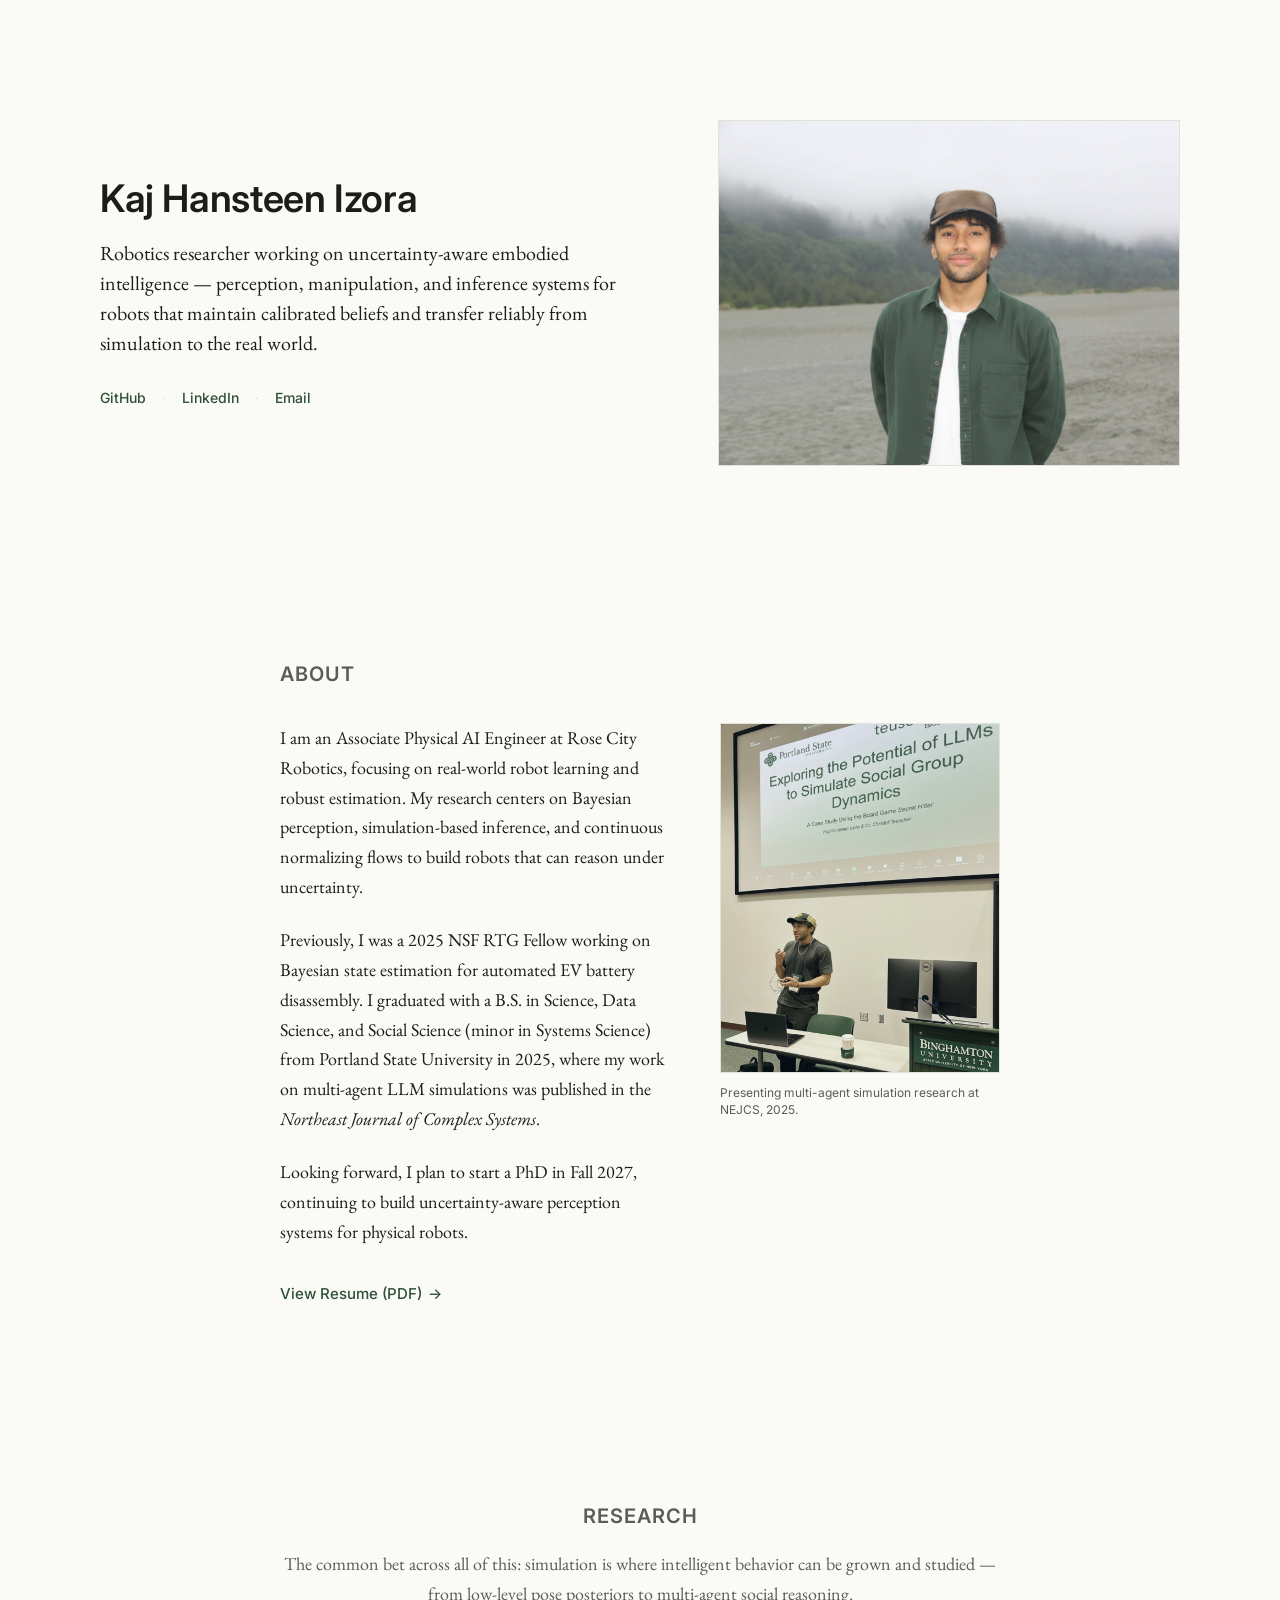
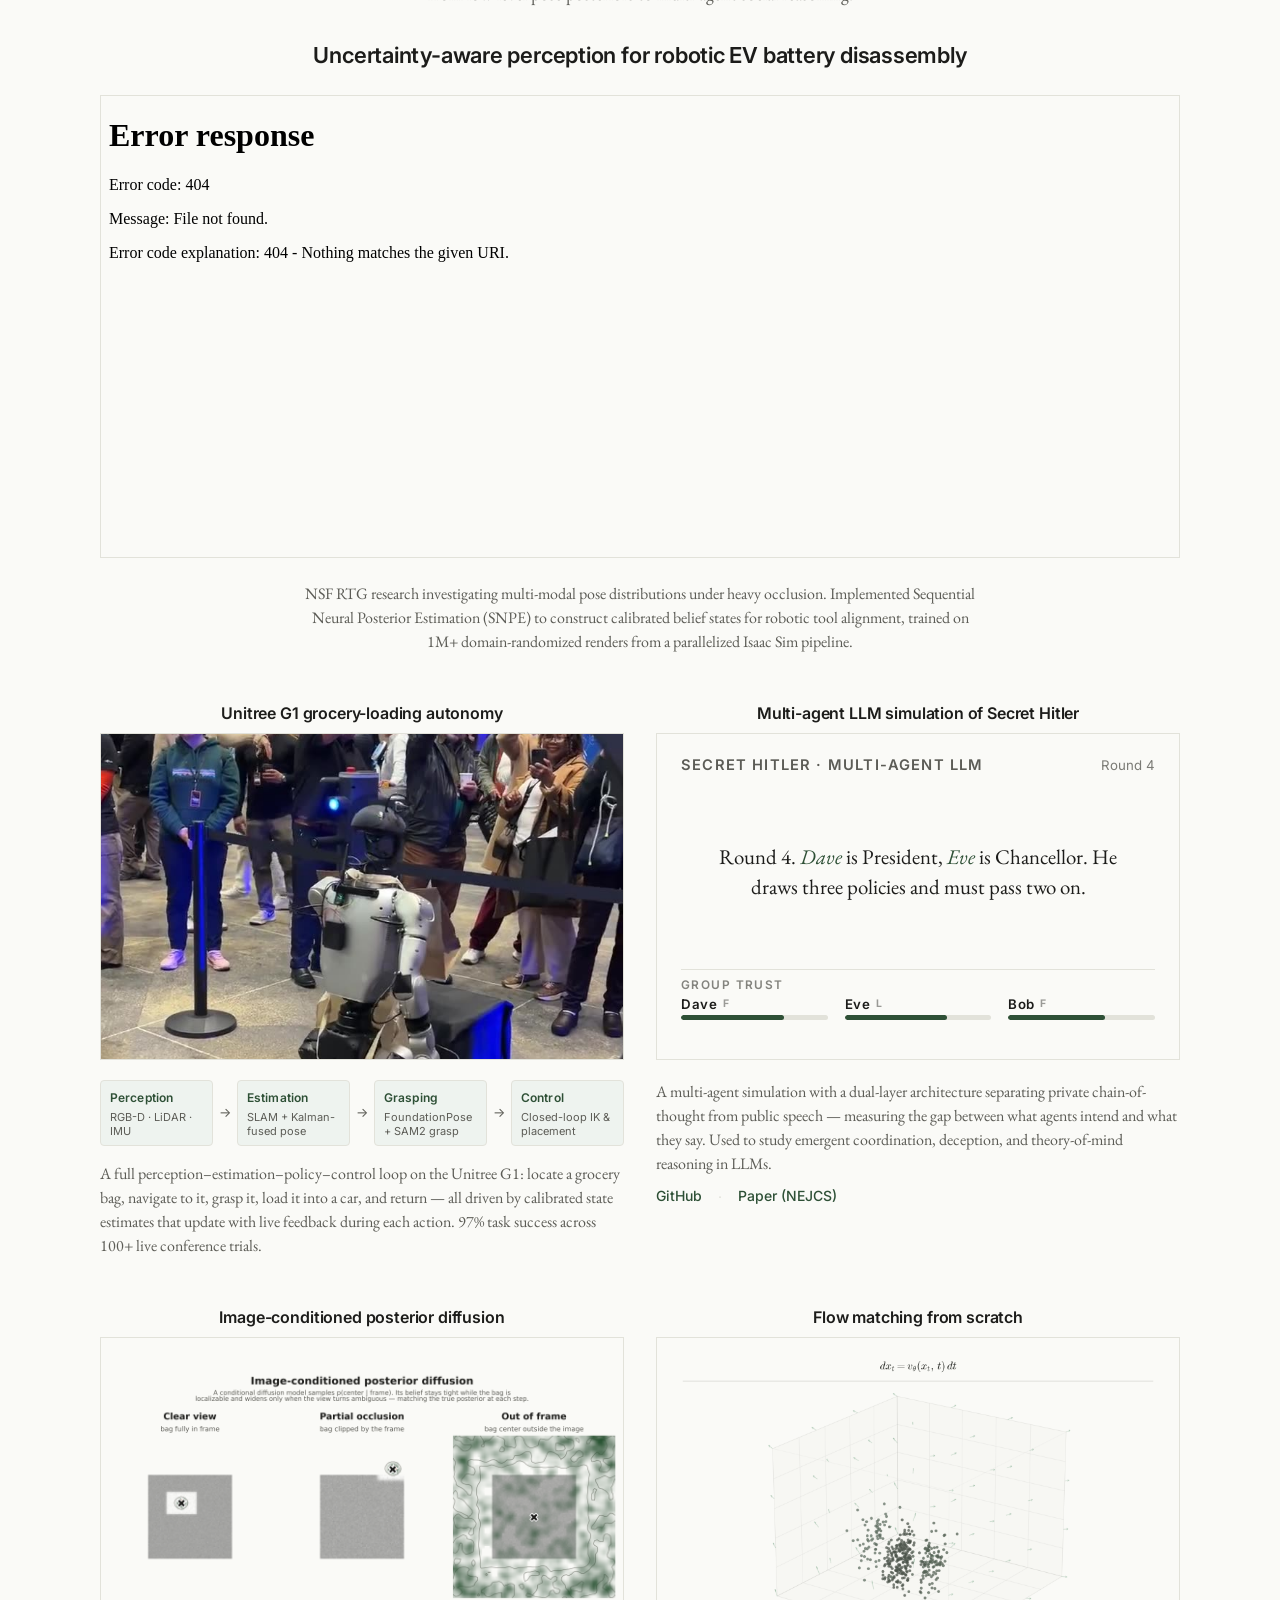
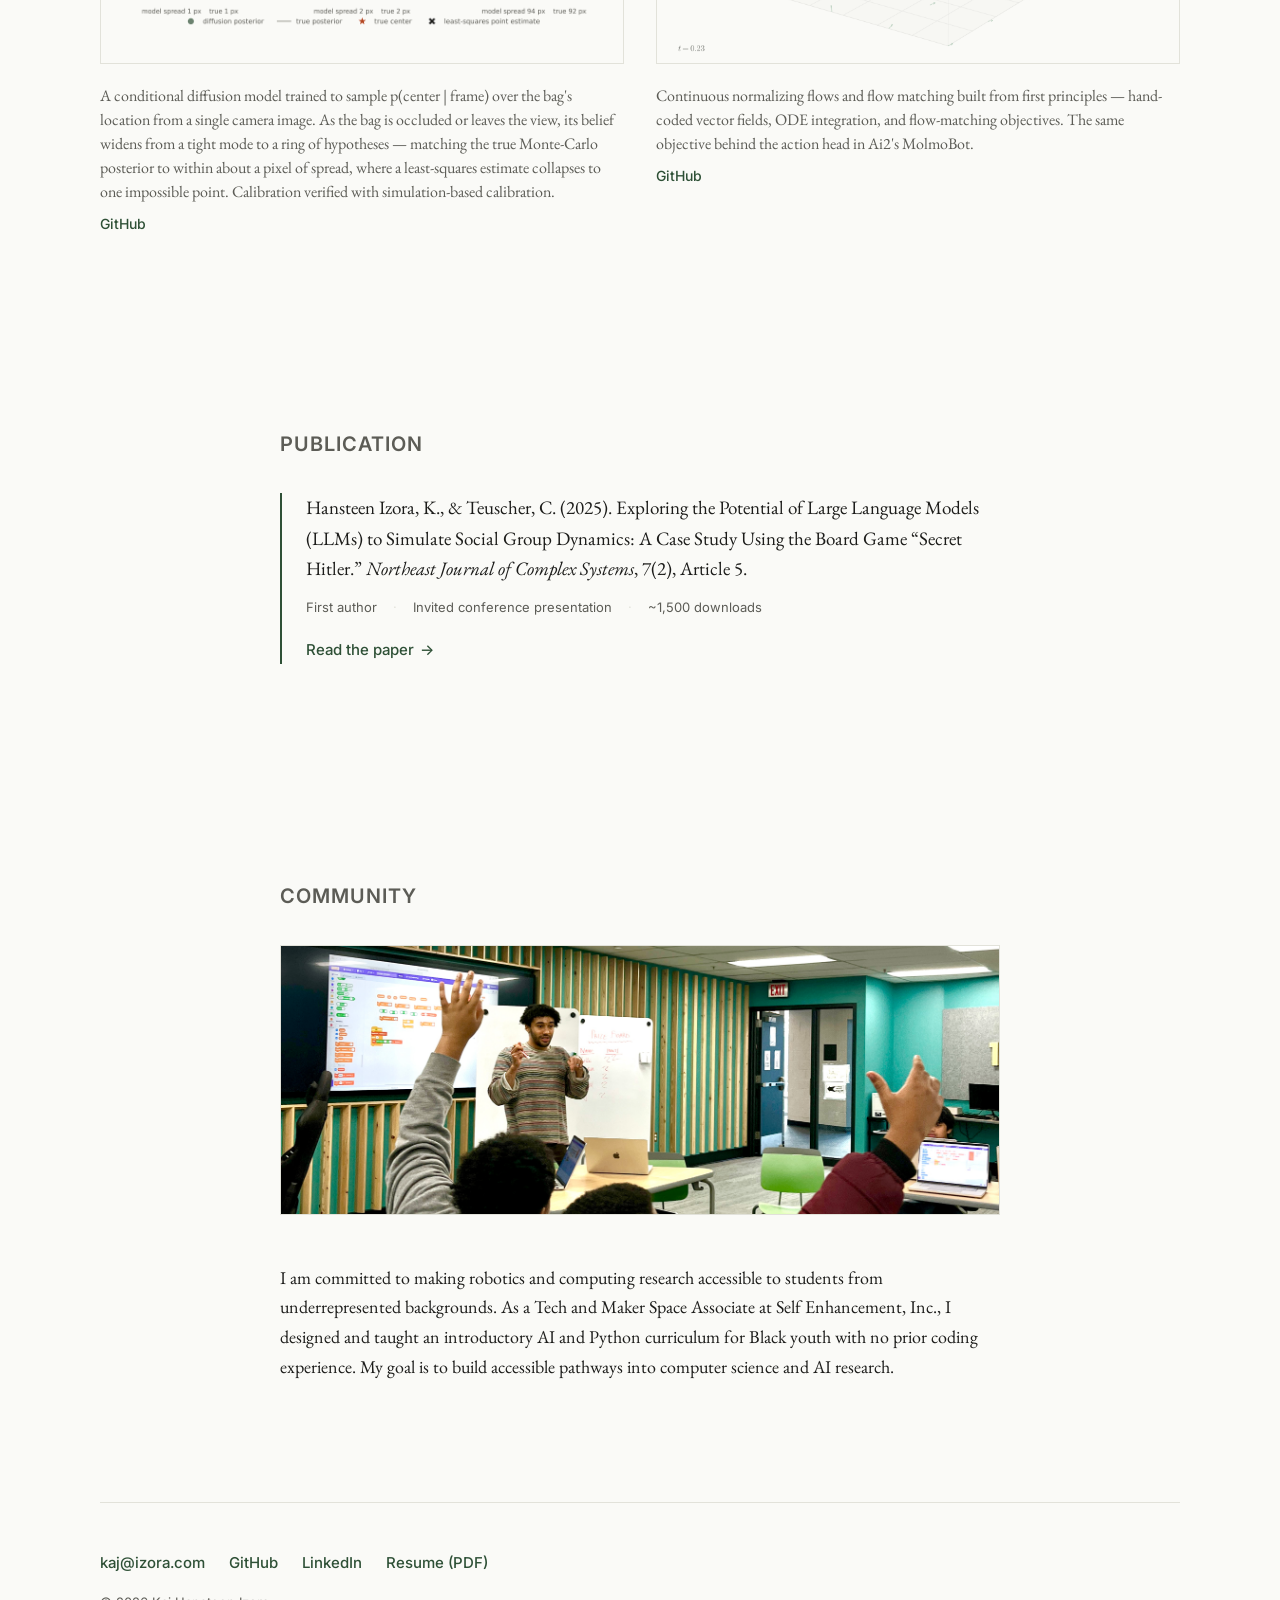
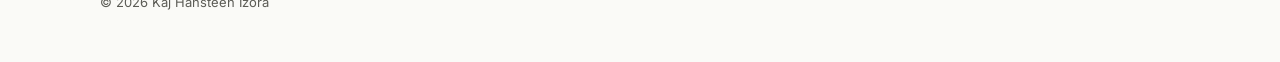
==== commit a3237a6c: "updated images and text framing" ====
--- a/index.html
+++ b/index.html
@@ -82,7 +82,7 @@
   <section id="research">
     <div class="container-wide">
       <h2>Research</h2>
-      <p style="max-width: var(--max-width-prose); margin: -16px 0 32px; color: var(--text-secondary);">
+      <p>
         The common bet across all of this: simulation is where intelligent behavior can be grown and studied — from low-level pose posteriors to multi-agent social reasoning.
       </p>
       <div class="research-grid">
@@ -105,16 +105,13 @@
 
         <!-- Card 2: Humanoid Autonomy -->
         <div class="project-card">
+          <h3 class="project-title">Unitree G1 grocery-loading autonomy</h3>
           <div class="project-visual project-visual--video">
             <video src="assets2/G1-loop.mp4" poster="assets2/G1-poster.jpg"
                    autoplay muted loop playsinline preload="metadata"
                    aria-label="Unitree G1 humanoid holding a grocery bag beside an open car trunk during a live demo">
             </video>
           </div>
-          <h3 class="project-title">Unitree G1 grocery-loading autonomy</h3>
-          <p class="project-desc">
-            A full perception–estimation–policy–control loop on the Unitree G1: locate a grocery bag, navigate to it, grasp it, load it into a car, and return — all driven by calibrated state estimates that update with live feedback during each action. 97% task success across 100+ live conference trials.
-          </p>
           <div class="pipeline" aria-label="System architecture: perception, estimation, policy, control">
             <div class="pipeline-stage">
               <span class="pipeline-stage-name">Perception</span>
@@ -136,14 +133,17 @@
               <span class="pipeline-stage-detail">Closed-loop IK &amp; placement</span>
             </div>
           </div>
+          <p class="project-desc">
+            A full perception–estimation–policy–control loop on the Unitree G1: locate a grocery bag, navigate to it, grasp it, load it into a car, and return — all driven by calibrated state estimates that update with live feedback during each action. 97% task success across 100+ live conference trials.
+          </p>
         </div>
 
         <!-- Card 3: Secret Hitler Simulation -->
         <div class="project-card">
+          <h3 class="project-title">Multi-agent LLM simulation of Secret Hitler</h3>
           <div class="project-visual">
             <iframe src="secret-hitler-exchange/index.html" title="Animated exchange: an LLM agent's public speech diverging from its private reasoning, with group trust eroding in real time" loading="lazy" style="width:100%; height:100%; border:0; display:block;" scrolling="no"></iframe>
           </div>
-          <h3 class="project-title">Multi-agent LLM simulation of Secret Hitler</h3>
           <p class="project-desc">
             A multi-agent simulation with a dual-layer architecture separating private chain-of-thought from public speech — measuring the gap between what agents intend and what they say. Used to study emergent coordination, deception, and theory-of-mind reasoning in LLMs.
           </p>
@@ -156,10 +156,10 @@
 
         <!-- Card 4: Image-conditioned posterior -->
         <div class="project-card">
+          <h3 class="project-title">Image-conditioned posterior diffusion</h3>
           <div class="project-visual">
             <img src="assets2/card4-posterior-triptych.png" alt="Three frames spanning a clear view, partial occlusion, and the bag out of frame. A conditional diffusion model's samples (green) over the bag center track the true Monte-Carlo posterior (gray) — tight blob, then elongated, then a ring of hypotheses — while a least-squares point estimate collapses to a single guess that lands where the bag is not." loading="lazy" style="object-fit: contain; background: var(--bg-color);">
           </div>
-          <h3 class="project-title">Image-conditioned posterior diffusion</h3>
           <p class="project-desc">
             A conditional diffusion model trained to sample p(center&nbsp;|&nbsp;frame) over the bag's location from a single camera image. As the bag is occluded or leaves the view, its belief widens from a tight mode to a ring of hypotheses — matching the true Monte-Carlo posterior to within about a pixel of spread, where a least-squares estimate collapses to one impossible point. Calibration verified with simulation-based calibration.
           </p>
@@ -170,10 +170,10 @@
 
         <!-- Card 5: Flow Matching -->
         <div class="project-card">
+          <h3 class="project-title">Flow matching from scratch</h3>
           <div class="project-visual">
             <img src="assets2/card5-flow-matching-vf.gif" alt="Animated vector field showing continuous normalizing flow density transport" loading="lazy">
           </div>
-          <h3 class="project-title">Flow matching from scratch</h3>
           <p class="project-desc">
             Continuous normalizing flows and flow matching built from first principles — hand-coded vector fields, ODE integration, and flow-matching objectives. The same objective behind the action head in Ai2's MolmoBot.
           </p>
--- a/style.css
+++ b/style.css
@@ -216,6 +216,17 @@
 }
 
 /* Research Section */
+#research > .container-wide > h2 {
+  text-align: center;
+}
+
+#research > .container-wide > p {
+  max-width: var(--max-width-prose);
+  margin: -16px auto 32px;
+  color: var(--text-secondary);
+  text-align: center;
+}
+
 .research-grid {
   display: grid;
   grid-template-columns: 1fr 1fr;
@@ -340,16 +351,23 @@
   line-height: 1.4;
 }
 
+.project-card:not(.project-card--featured) .project-title {
+  text-align: center;
+}
+
 .project-desc {
   font-size: 16px;
   line-height: 1.5;
   color: var(--text-secondary);
   margin-bottom: 16px;
-  flex-grow: 1;
+}
+
+.project-desc:has(+ .project-links) {
+  margin-bottom: 8px;
 }
 
 .project-links {
-  margin-top: auto;
+  margin-top: 0;
 }
 
 /* Citation / Publication Block */
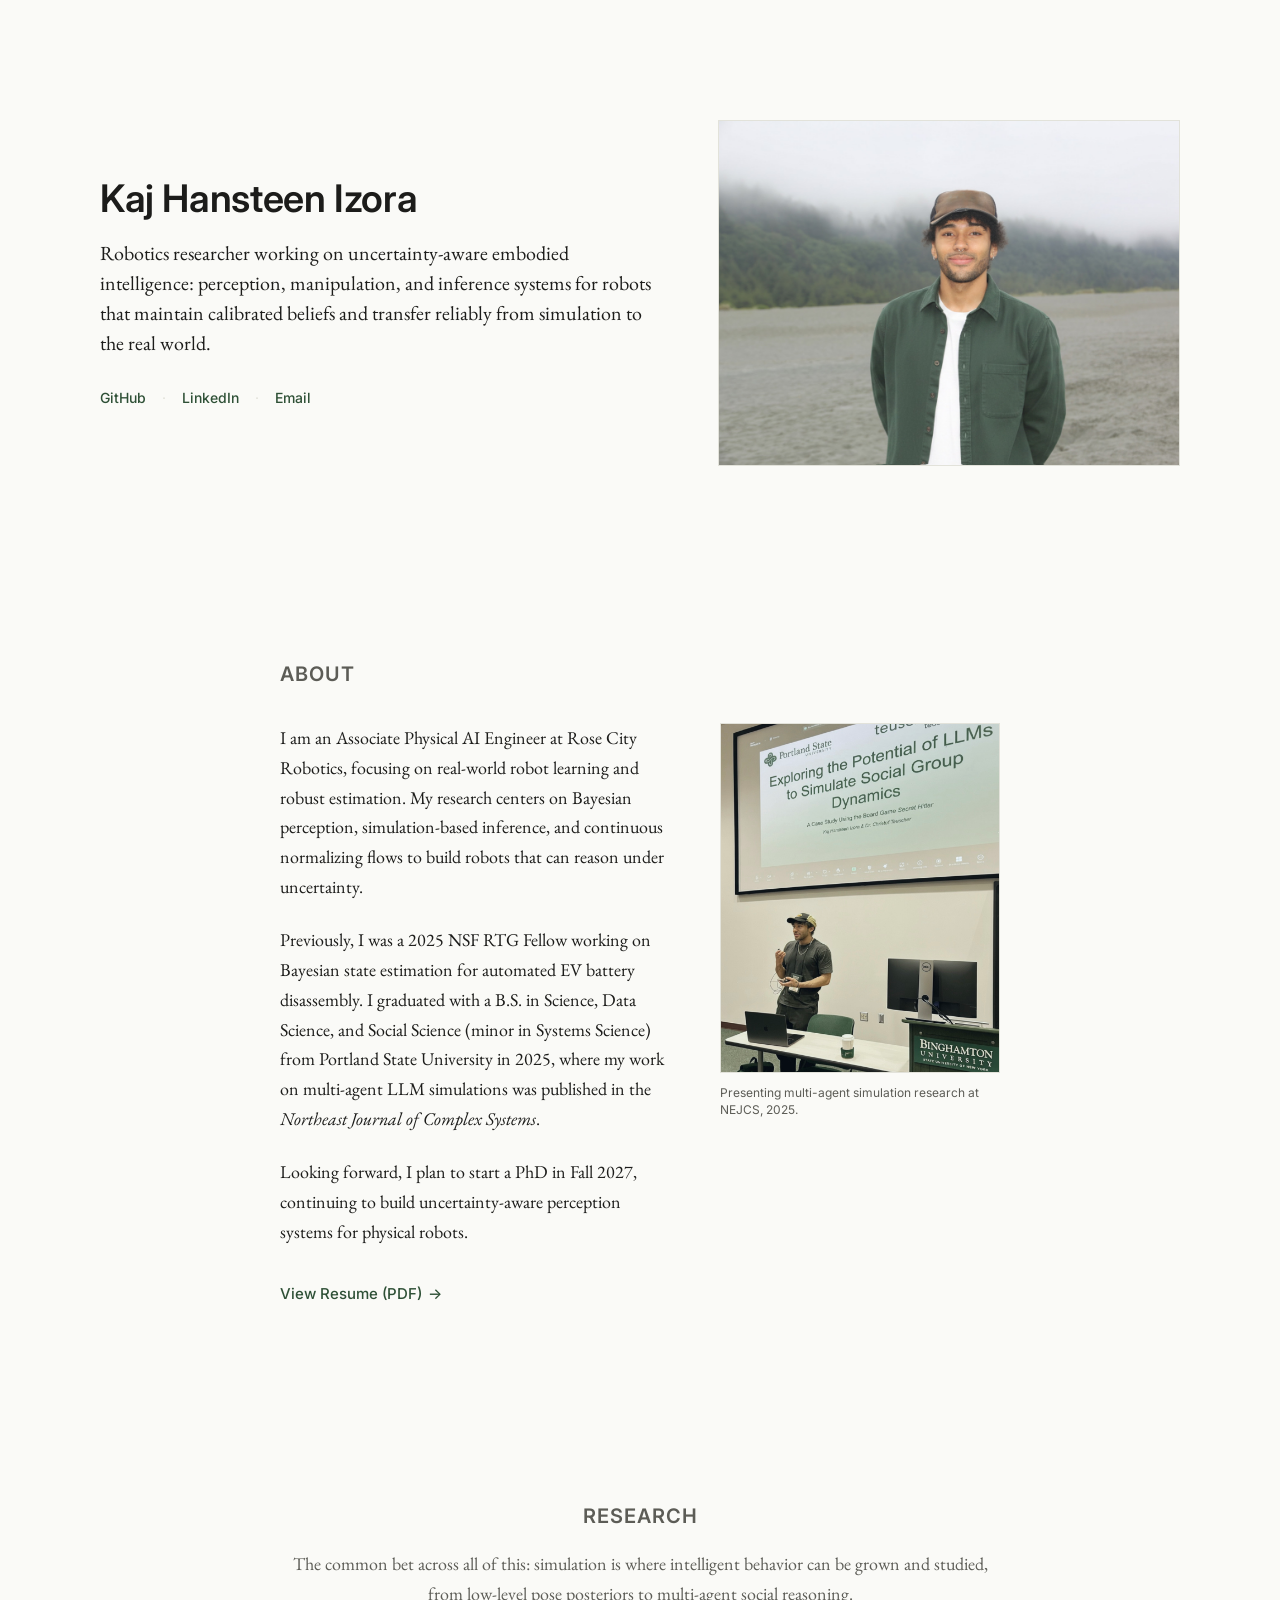
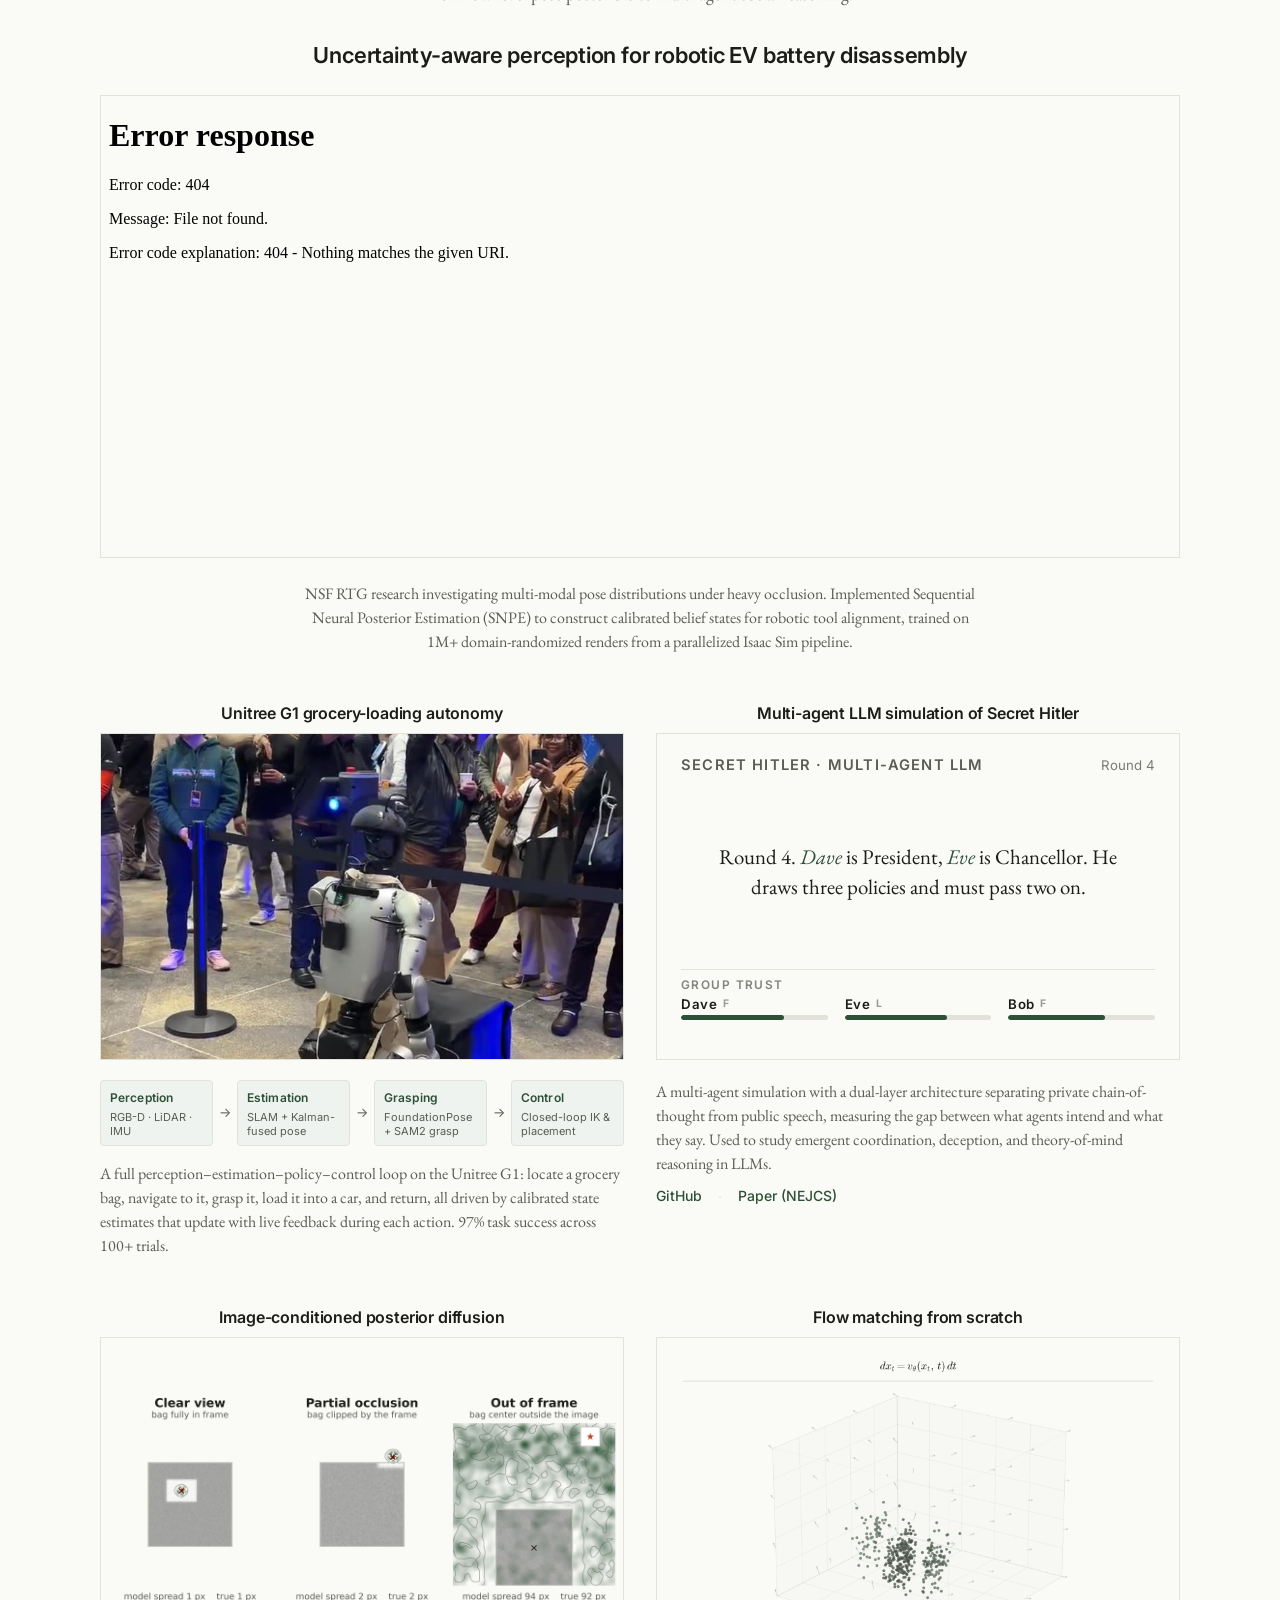
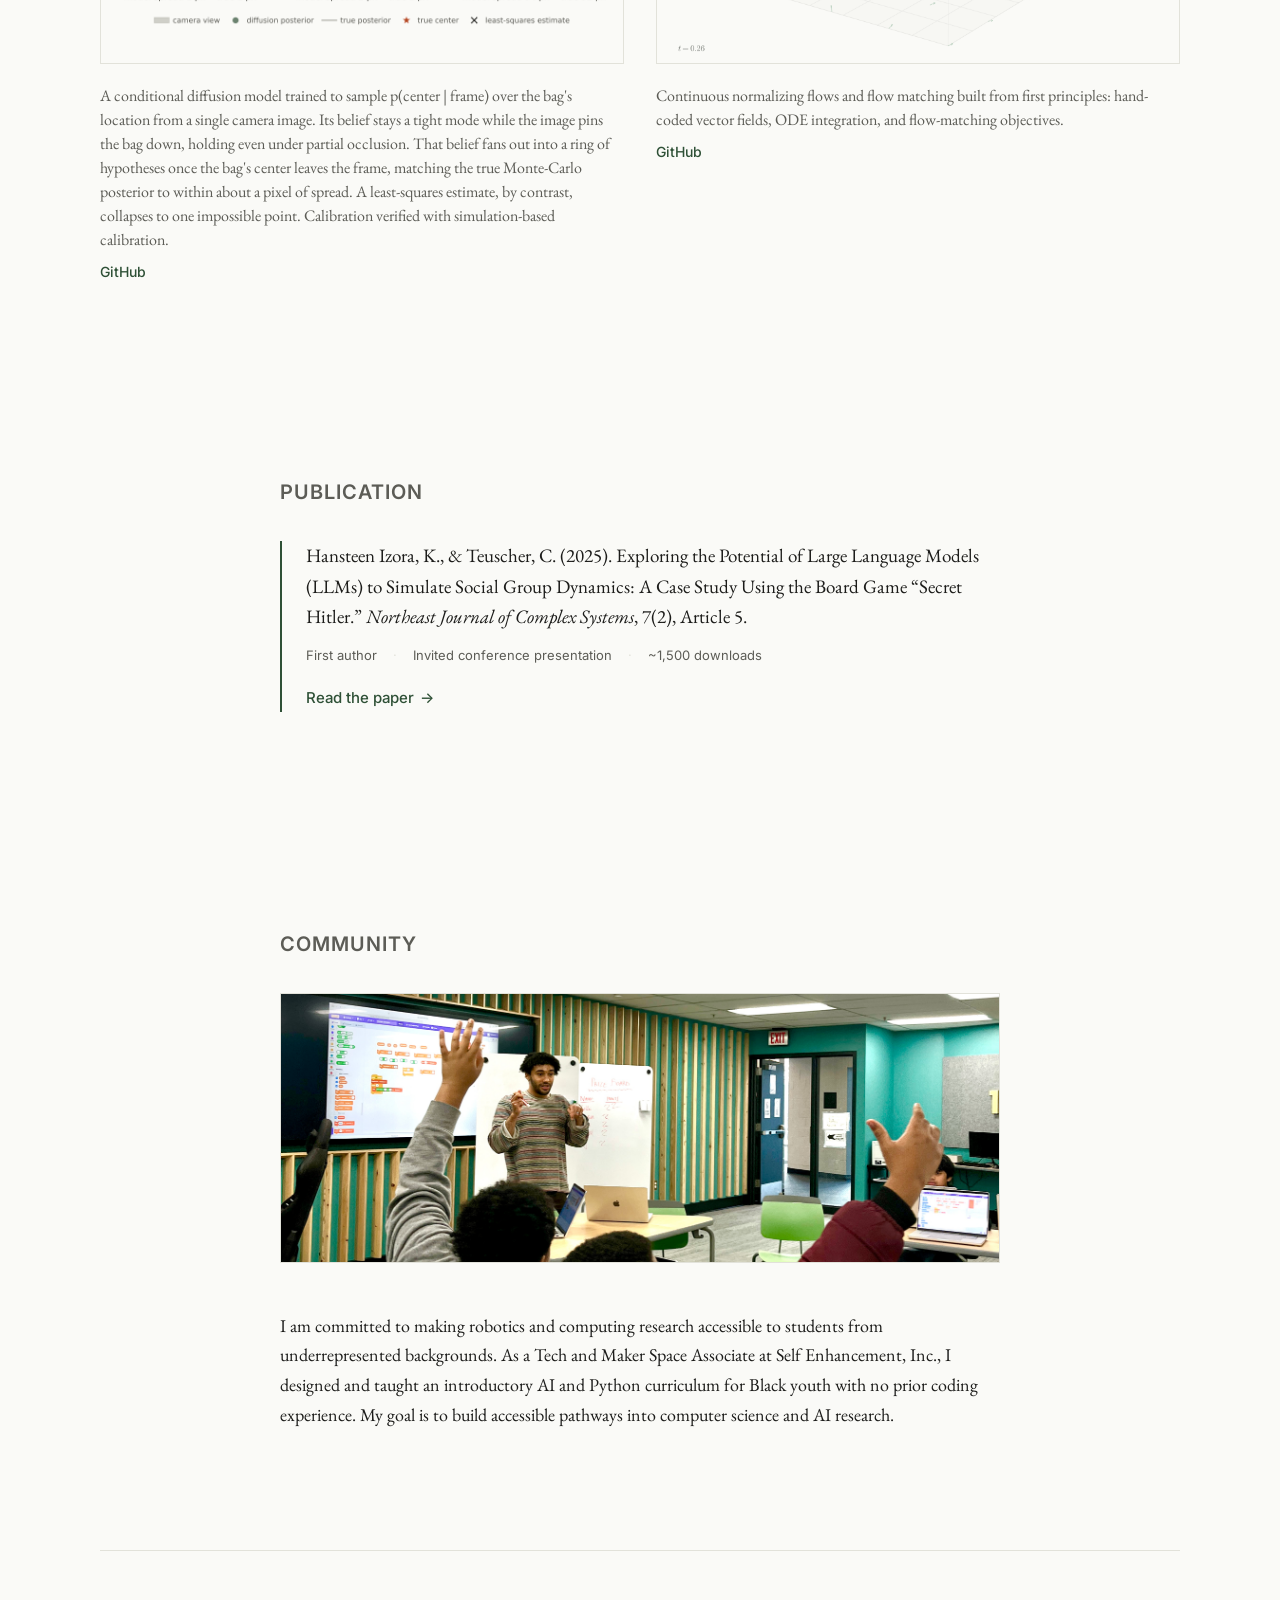
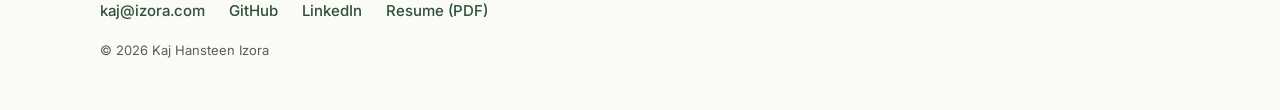
==== commit 5d6b8a75: "updated copy and images" ====
--- a/index.html
+++ b/index.html
@@ -3,7 +3,7 @@
 <head>
   <meta charset="UTF-8">
   <meta name="viewport" content="width=device-width, initial-scale=1.0">
-  <title>Kaj Hansteen Izora — Robotics & Embodied AI Researcher</title>
+  <title>Kaj Hansteen Izora · Robotics & Embodied AI Researcher</title>
   <meta name="description" content="Personal portfolio and research website of Kaj Hansteen Izora, a robotics researcher focusing on uncertainty-aware embodied intelligence, simulation-based inference, and robot perception.">
   
   <!-- Font Imports -->
@@ -24,7 +24,7 @@
         <div class="hero-text">
           <h1>Kaj Hansteen Izora</h1>
           <p class="hero-tagline">
-            Robotics researcher working on uncertainty-aware embodied intelligence — perception, manipulation, and inference systems for robots that maintain calibrated beliefs and transfer reliably from simulation to the real world.
+            Robotics researcher working on uncertainty-aware embodied intelligence: perception, manipulation, and inference systems for robots that maintain calibrated beliefs and transfer reliably from simulation to the real world.
           </p>
           <div class="link-row">
             <a href="https://github.com/KajIzora" target="_blank" rel="noopener noreferrer" id="hero-github">GitHub</a>
@@ -83,7 +83,7 @@
     <div class="container-wide">
       <h2>Research</h2>
       <p>
-        The common bet across all of this: simulation is where intelligent behavior can be grown and studied — from low-level pose posteriors to multi-agent social reasoning.
+        The common bet across all of this: simulation is where intelligent behavior can be grown and studied, from low-level pose posteriors to multi-agent social reasoning.
       </p>
       <div class="research-grid">
 
@@ -134,7 +134,7 @@
             </div>
           </div>
           <p class="project-desc">
-            A full perception–estimation–policy–control loop on the Unitree G1: locate a grocery bag, navigate to it, grasp it, load it into a car, and return — all driven by calibrated state estimates that update with live feedback during each action. 97% task success across 100+ live conference trials.
+            A full perception–estimation–policy–control loop on the Unitree G1: locate a grocery bag, navigate to it, grasp it, load it into a car, and return, all driven by calibrated state estimates that update with live feedback during each action. 97% task success across 100+ trials.
           </p>
         </div>
 
@@ -145,7 +145,7 @@
             <iframe src="secret-hitler-exchange/index.html" title="Animated exchange: an LLM agent's public speech diverging from its private reasoning, with group trust eroding in real time" loading="lazy" style="width:100%; height:100%; border:0; display:block;" scrolling="no"></iframe>
           </div>
           <p class="project-desc">
-            A multi-agent simulation with a dual-layer architecture separating private chain-of-thought from public speech — measuring the gap between what agents intend and what they say. Used to study emergent coordination, deception, and theory-of-mind reasoning in LLMs.
+            A multi-agent simulation with a dual-layer architecture separating private chain-of-thought from public speech, measuring the gap between what agents intend and what they say. Used to study emergent coordination, deception, and theory-of-mind reasoning in LLMs.
           </p>
           <div class="project-links link-row">
             <a href="https://github.com/KajIzora/SecretHitler-LLM-Simulation-Code" target="_blank" rel="noopener noreferrer">GitHub</a>
@@ -158,10 +158,10 @@
         <div class="project-card">
           <h3 class="project-title">Image-conditioned posterior diffusion</h3>
           <div class="project-visual">
-            <img src="assets2/card4-posterior-triptych.png" alt="Three frames spanning a clear view, partial occlusion, and the bag out of frame. A conditional diffusion model's samples (green) over the bag center track the true Monte-Carlo posterior (gray) — tight blob, then elongated, then a ring of hypotheses — while a least-squares point estimate collapses to a single guess that lands where the bag is not." loading="lazy" style="object-fit: contain; background: var(--bg-color);">
-          </div>
-          <p class="project-desc">
-            A conditional diffusion model trained to sample p(center&nbsp;|&nbsp;frame) over the bag's location from a single camera image. As the bag is occluded or leaves the view, its belief widens from a tight mode to a ring of hypotheses — matching the true Monte-Carlo posterior to within about a pixel of spread, where a least-squares estimate collapses to one impossible point. Calibration verified with simulation-based calibration.
+            <img src="assets2/card4-posterior-triptych.png" alt="Three frames spanning a clear view, partial occlusion, and the bag out of frame. A conditional diffusion model's samples (green) over the bag center track the true Monte-Carlo posterior (gray): tight blob, still tight under partial occlusion, then a broad ring once the bag leaves the frame. A least-squares point estimate collapses to a single guess that lands where the bag is not." loading="lazy" style="object-fit: contain; background: var(--bg-color);">
+          </div>
+          <p class="project-desc">
+            A conditional diffusion model trained to sample p(center&nbsp;|&nbsp;frame) over the bag's location from a single camera image. Its belief stays a tight mode while the image pins the bag down, holding even under partial occlusion. That belief fans out into a ring of hypotheses once the bag's center leaves the frame, matching the true Monte-Carlo posterior to within about a pixel of spread. A least-squares estimate, by contrast, collapses to one impossible point. Calibration verified with simulation-based calibration.
           </p>
           <div class="project-links link-row">
             <a href="https://github.com/KajIzora/posterior-diffusion" target="_blank" rel="noopener noreferrer">GitHub</a>
@@ -175,7 +175,7 @@
             <img src="assets2/card5-flow-matching-vf.gif" alt="Animated vector field showing continuous normalizing flow density transport" loading="lazy">
           </div>
           <p class="project-desc">
-            Continuous normalizing flows and flow matching built from first principles — hand-coded vector fields, ODE integration, and flow-matching objectives. The same objective behind the action head in Ai2's MolmoBot.
+            Continuous normalizing flows and flow matching built from first principles: hand-coded vector fields, ODE integration, and flow-matching objectives.
           </p>
           <div class="project-links link-row">
             <a href="https://github.com/KajIzora/flow-matching-scratch" target="_blank" rel="noopener noreferrer">GitHub</a>
